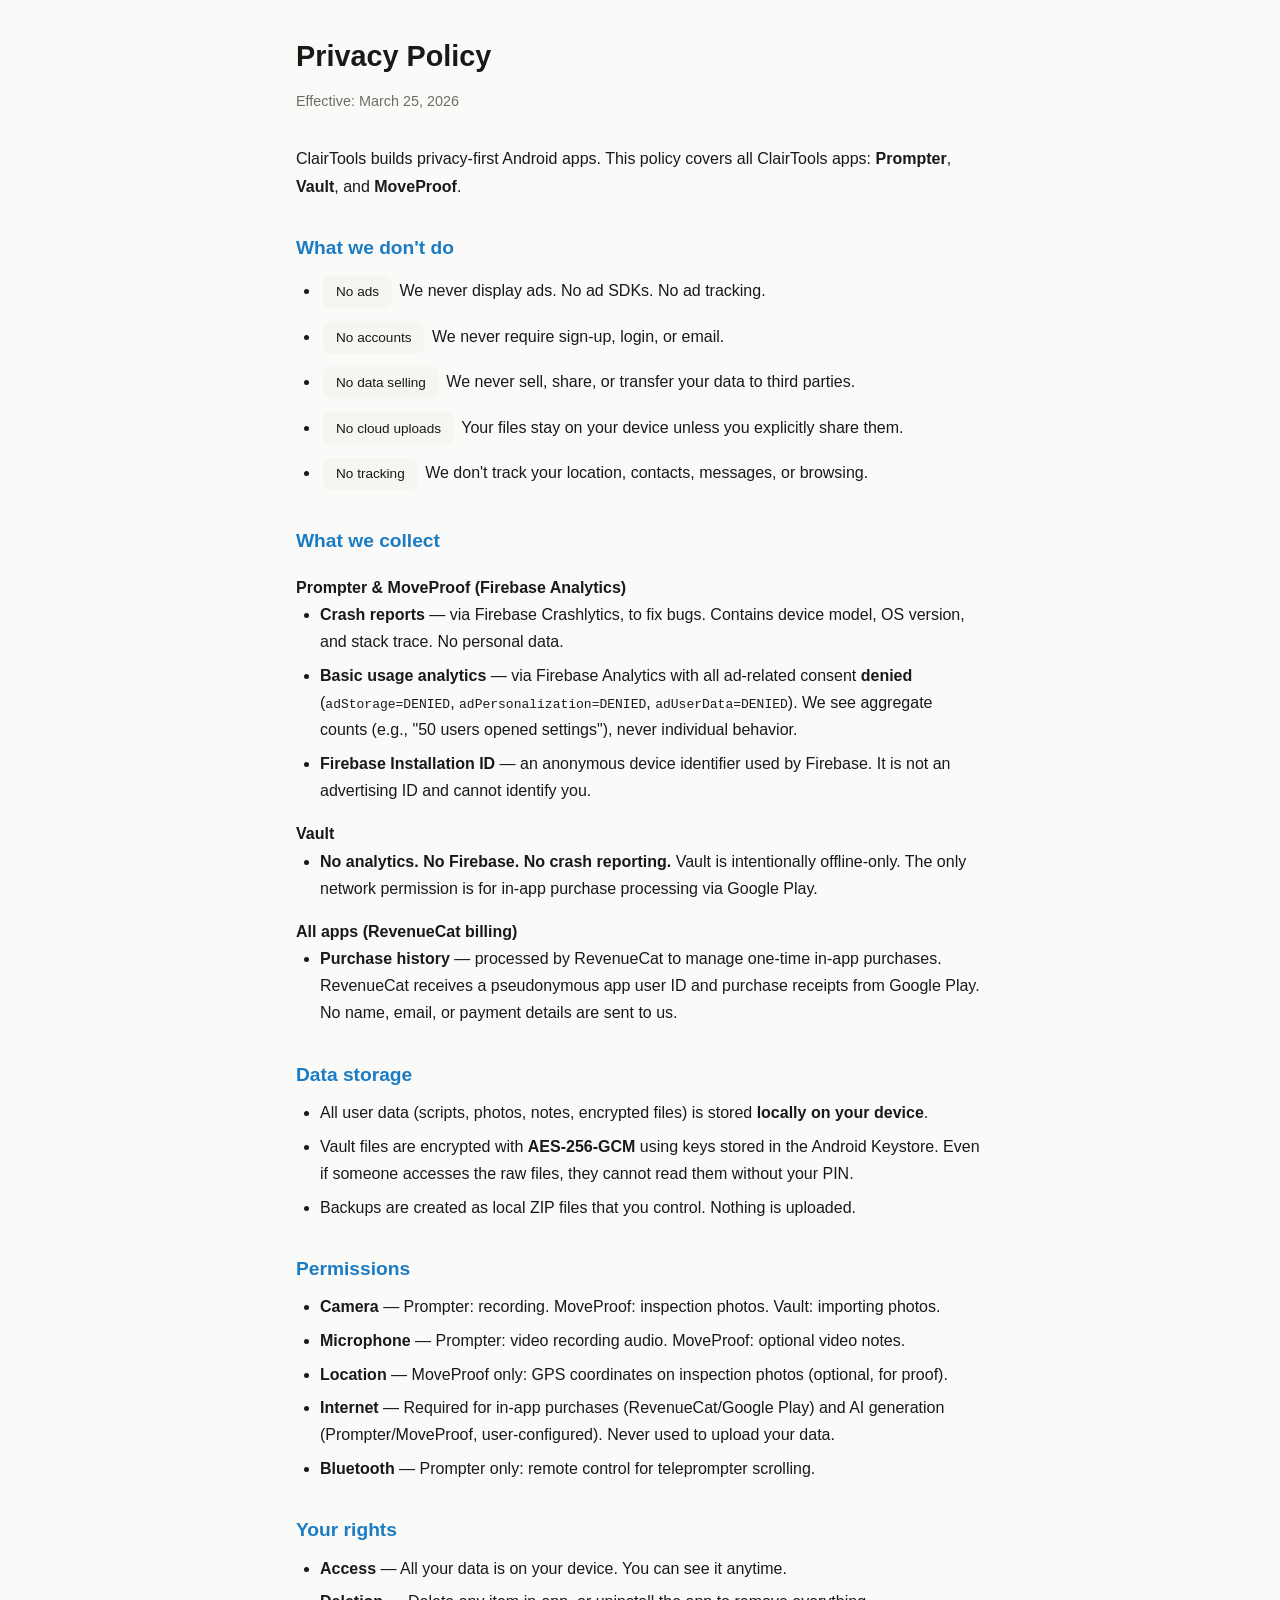
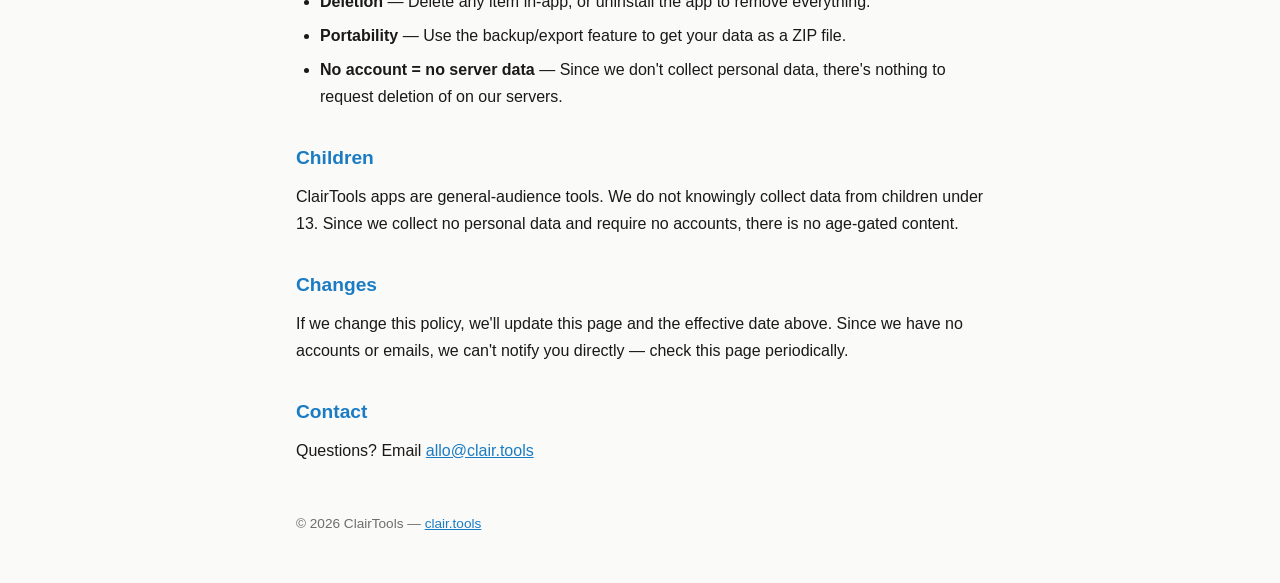
==== privacy/index.html @ e14c7244 "Website rewrite: real screenshots, 4 languages, data transparency - Replace HTML mockups with real a" ====
<!DOCTYPE html>
<html lang="en">
<head>
    <meta charset="UTF-8">
    <meta name="viewport" content="width=device-width, initial-scale=1.0">
    <title>Privacy Policy — ClairTools</title>
    <style>
        :root {
            --primary: #1B7CC4;
            --text: #1A1918;
            --bg: #FAFAF8;
            --muted: #6E6D68;
            --surface: #F6F5F2;
        }
        @media (prefers-color-scheme: dark) {
            :root {
                --text: #EDECE8;
                --bg: #1A1918;
                --muted: #9F9E98;
                --surface: #242320;
            }
        }
        * { margin: 0; padding: 0; box-sizing: border-box; }
        body {
            font-family: -apple-system, BlinkMacSystemFont, 'Segoe UI', Roboto, sans-serif;
            background: var(--bg);
            color: var(--text);
            line-height: 1.7;
            padding: 2rem 1rem;
            max-width: 720px;
            margin: 0 auto;
        }
        h1 { font-size: 1.8rem; margin-bottom: 0.5rem; }
        h2 { font-size: 1.2rem; margin-top: 2rem; margin-bottom: 0.5rem; color: var(--primary); }
        p, ul { margin-bottom: 1rem; }
        ul { padding-left: 1.5rem; }
        li { margin-bottom: 0.4rem; }
        .date { color: var(--muted); font-size: 0.9rem; margin-bottom: 2rem; }
        a { color: var(--primary); }
        .badge { display: inline-block; background: var(--surface); padding: 0.3rem 0.8rem; border-radius: 8px; font-size: 0.85rem; margin: 0.2rem; }
    </style>
</head>
<body>
    <h1>Privacy Policy</h1>
    <p class="date">Effective: March 25, 2026</p>

    <p>ClairTools builds privacy-first Android apps. This policy covers all ClairTools apps: <strong>Prompter</strong>, <strong>Vault</strong>, and <strong>MoveProof</strong>.</p>

    <h2>What we don't do</h2>
    <ul>
        <li><span class="badge">No ads</span> We never display ads. No ad SDKs. No ad tracking.</li>
        <li><span class="badge">No accounts</span> We never require sign-up, login, or email.</li>
        <li><span class="badge">No data selling</span> We never sell, share, or transfer your data to third parties.</li>
        <li><span class="badge">No cloud uploads</span> Your files stay on your device unless you explicitly share them.</li>
        <li><span class="badge">No tracking</span> We don't track your location, contacts, messages, or browsing.</li>
    </ul>

    <h2>What we collect</h2>

    <h3 style="font-size:1rem; margin-top:1rem;">Prompter &amp; MoveProof (Firebase Analytics)</h3>
    <ul>
        <li><strong>Crash reports</strong> — via Firebase Crashlytics, to fix bugs. Contains device model, OS version, and stack trace. No personal data.</li>
        <li><strong>Basic usage analytics</strong> — via Firebase Analytics with all ad-related consent <strong>denied</strong> (<code>adStorage=DENIED</code>, <code>adPersonalization=DENIED</code>, <code>adUserData=DENIED</code>). We see aggregate counts (e.g., "50 users opened settings"), never individual behavior.</li>
        <li><strong>Firebase Installation ID</strong> — an anonymous device identifier used by Firebase. It is not an advertising ID and cannot identify you.</li>
    </ul>

    <h3 style="font-size:1rem; margin-top:1rem;">Vault</h3>
    <ul>
        <li><strong>No analytics. No Firebase. No crash reporting.</strong> Vault is intentionally offline-only. The only network permission is for in-app purchase processing via Google Play.</li>
    </ul>

    <h3 style="font-size:1rem; margin-top:1rem;">All apps (RevenueCat billing)</h3>
    <ul>
        <li><strong>Purchase history</strong> — processed by RevenueCat to manage one-time in-app purchases. RevenueCat receives a pseudonymous app user ID and purchase receipts from Google Play. No name, email, or payment details are sent to us.</li>
    </ul>

    <h2>Data storage</h2>
    <ul>
        <li>All user data (scripts, photos, notes, encrypted files) is stored <strong>locally on your device</strong>.</li>
        <li>Vault files are encrypted with <strong>AES-256-GCM</strong> using keys stored in the Android Keystore. Even if someone accesses the raw files, they cannot read them without your PIN.</li>
        <li>Backups are created as local ZIP files that you control. Nothing is uploaded.</li>
    </ul>

    <h2>Permissions</h2>
    <ul>
        <li><strong>Camera</strong> — Prompter: recording. MoveProof: inspection photos. Vault: importing photos.</li>
        <li><strong>Microphone</strong> — Prompter: video recording audio. MoveProof: optional video notes.</li>
        <li><strong>Location</strong> — MoveProof only: GPS coordinates on inspection photos (optional, for proof).</li>
        <li><strong>Internet</strong> — Required for in-app purchases (RevenueCat/Google Play) and AI generation (Prompter/MoveProof, user-configured). Never used to upload your data.</li>
        <li><strong>Bluetooth</strong> — Prompter only: remote control for teleprompter scrolling.</li>
    </ul>

    <h2>Your rights</h2>
    <ul>
        <li><strong>Access</strong> — All your data is on your device. You can see it anytime.</li>
        <li><strong>Deletion</strong> — Delete any item in-app, or uninstall the app to remove everything.</li>
        <li><strong>Portability</strong> — Use the backup/export feature to get your data as a ZIP file.</li>
        <li><strong>No account = no server data</strong> — Since we don't collect personal data, there's nothing to request deletion of on our servers.</li>
    </ul>

    <h2>Children</h2>
    <p>ClairTools apps are general-audience tools. We do not knowingly collect data from children under 13. Since we collect no personal data and require no accounts, there is no age-gated content.</p>

    <h2>Changes</h2>
    <p>If we change this policy, we'll update this page and the effective date above. Since we have no accounts or emails, we can't notify you directly — check this page periodically.</p>

    <h2>Contact</h2>
    <p>Questions? Email <a href="mailto:allo@clair.tools">allo@clair.tools</a></p>

    <p style="margin-top:3rem; color:var(--muted); font-size:0.85rem;">
        &copy; 2026 ClairTools &mdash; <a href="https://clair.tools">clair.tools</a>
    </p>
</body>
</html>
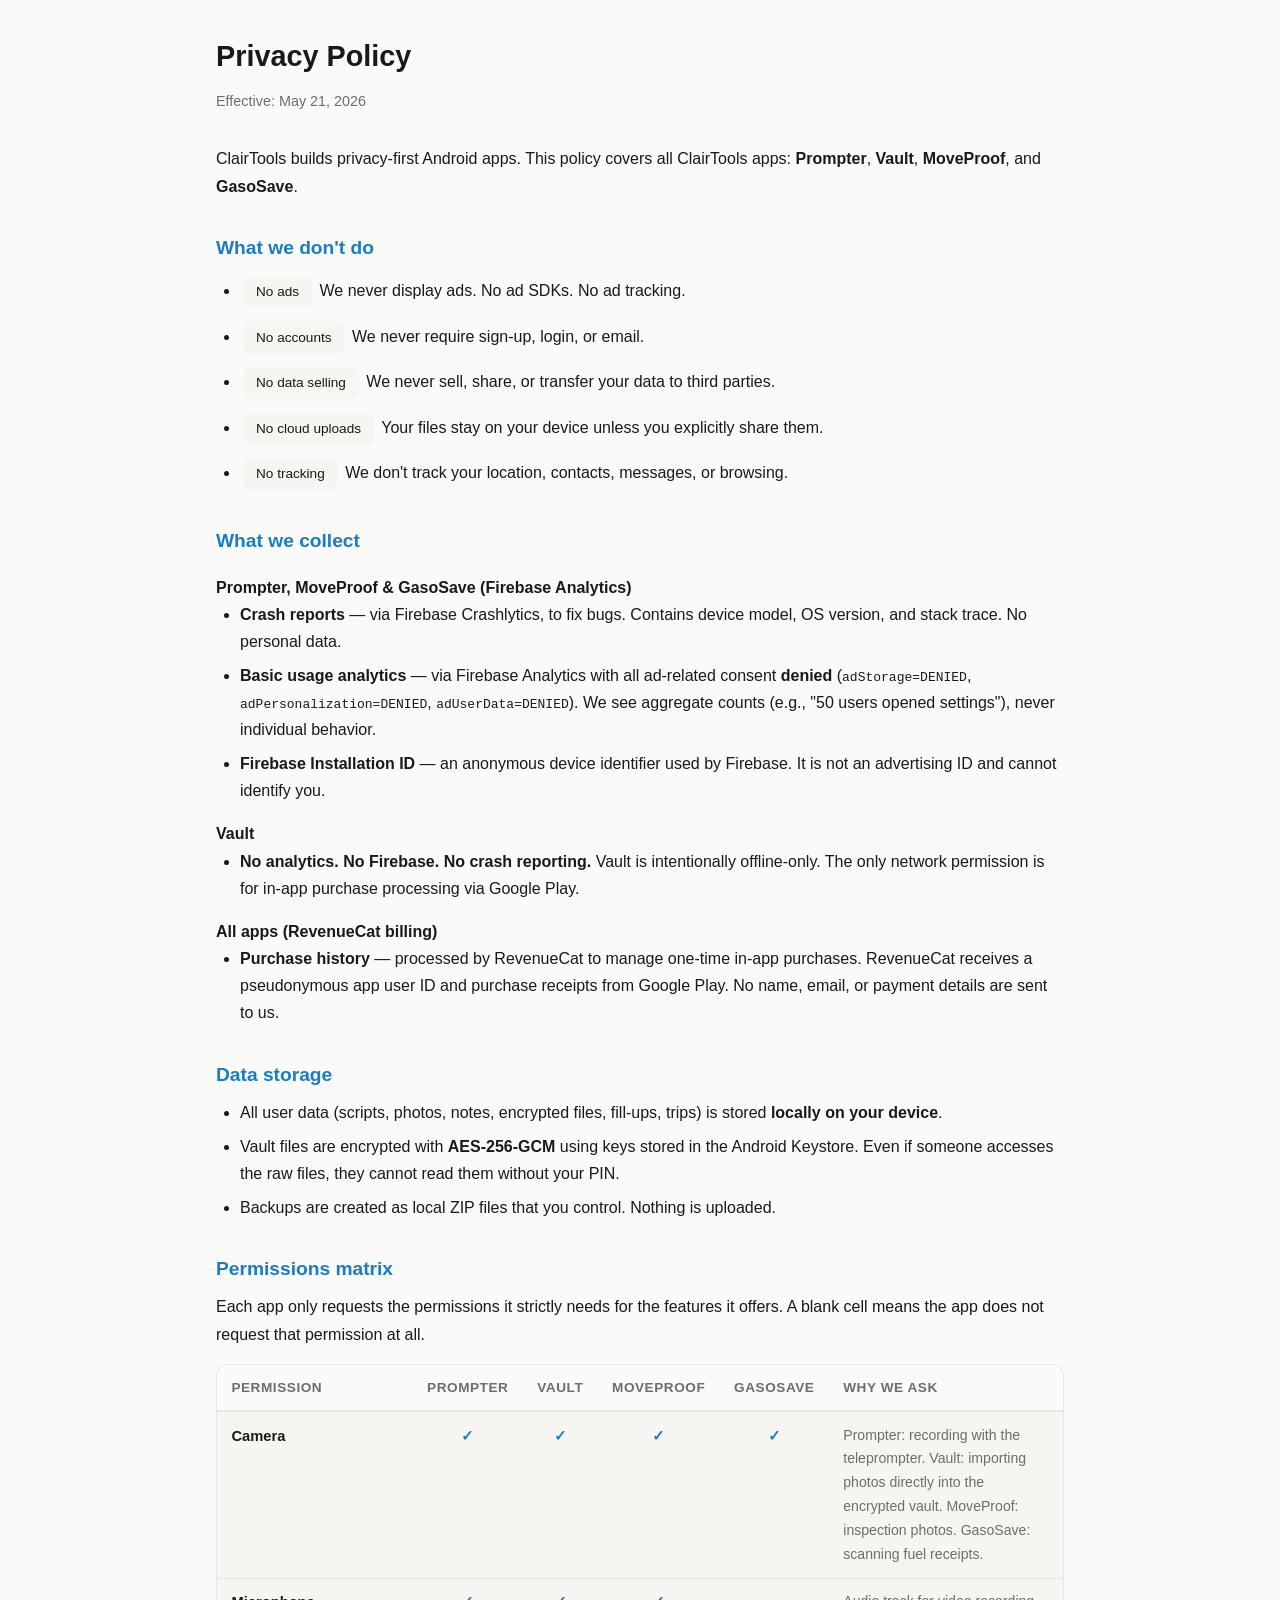
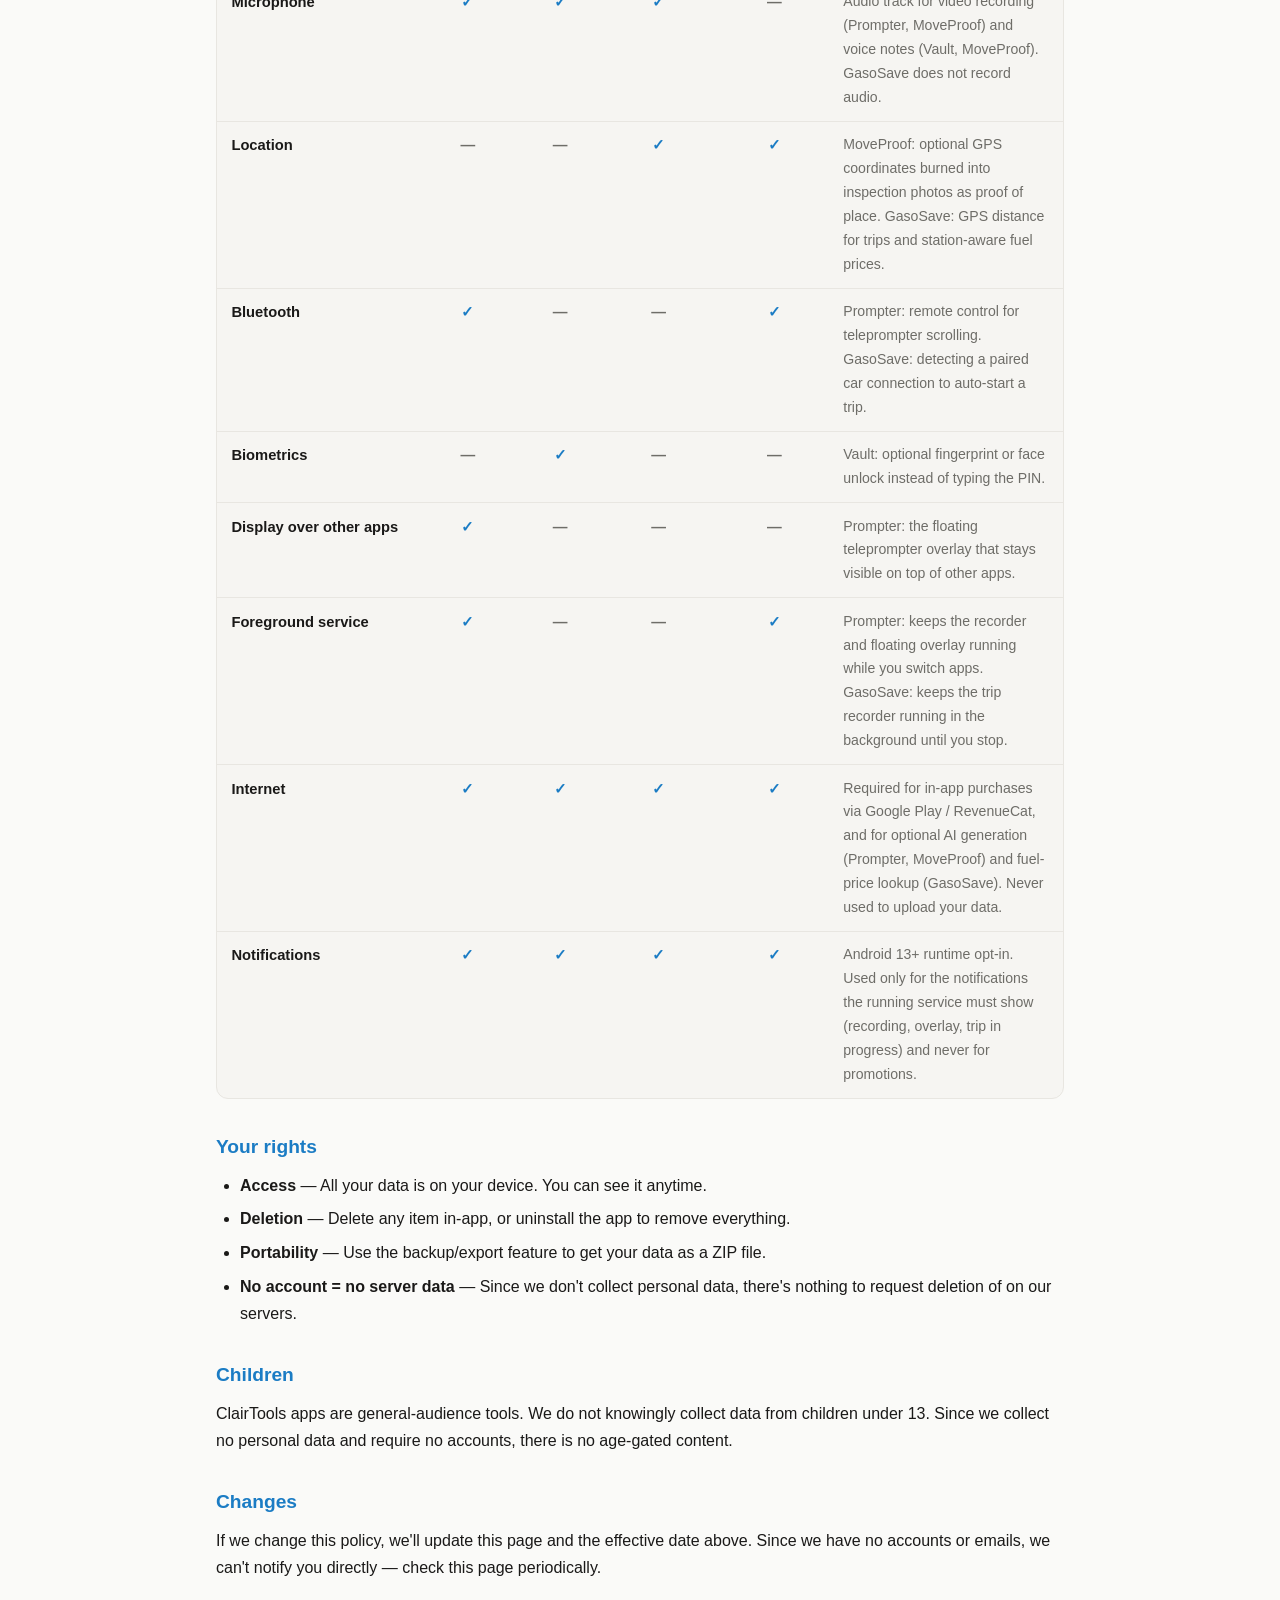
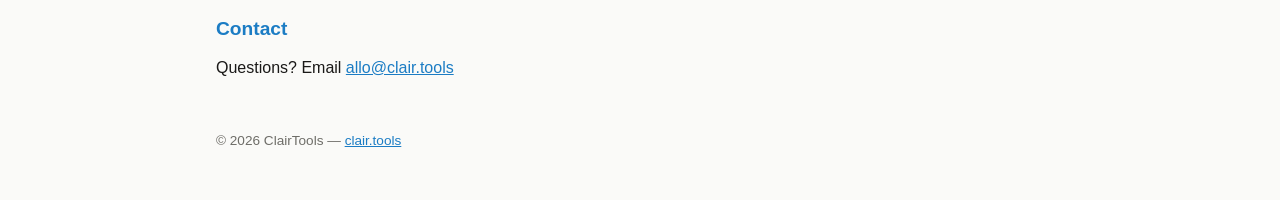
==== commit d103f918: "gasosave implement" ====
--- a/privacy/index.html
+++ b/privacy/index.html
@@ -11,6 +11,7 @@
             --bg: #FAFAF8;
             --muted: #6E6D68;
             --surface: #F6F5F2;
+            --border: #E8E6E1;
         }
         @media (prefers-color-scheme: dark) {
             :root {
@@ -18,6 +19,7 @@
                 --bg: #1A1918;
                 --muted: #9F9E98;
                 --surface: #242320;
+                --border: #333230;
             }
         }
         * { margin: 0; padding: 0; box-sizing: border-box; }
@@ -27,24 +29,66 @@
             color: var(--text);
             line-height: 1.7;
             padding: 2rem 1rem;
-            max-width: 720px;
+            max-width: 880px;
             margin: 0 auto;
         }
         h1 { font-size: 1.8rem; margin-bottom: 0.5rem; }
         h2 { font-size: 1.2rem; margin-top: 2rem; margin-bottom: 0.5rem; color: var(--primary); }
+        h3 { font-size: 1rem; margin-top: 1rem; }
         p, ul { margin-bottom: 1rem; }
         ul { padding-left: 1.5rem; }
         li { margin-bottom: 0.4rem; }
         .date { color: var(--muted); font-size: 0.9rem; margin-bottom: 2rem; }
         a { color: var(--primary); }
         .badge { display: inline-block; background: var(--surface); padding: 0.3rem 0.8rem; border-radius: 8px; font-size: 0.85rem; margin: 0.2rem; }
+
+        /* —— Permission matrix ——————————————————————————————————— */
+        .matrix-wrap {
+            margin: 1rem 0 1.5rem;
+            border: 1px solid var(--border);
+            border-radius: 12px;
+            overflow-x: auto;
+            background: var(--surface);
+        }
+        table.matrix {
+            width: 100%;
+            border-collapse: collapse;
+            font-size: 0.92rem;
+            min-width: 640px;
+        }
+        table.matrix th,
+        table.matrix td {
+            padding: 0.7rem 0.9rem;
+            text-align: left;
+            border-bottom: 1px solid var(--border);
+            vertical-align: top;
+        }
+        table.matrix thead th {
+            font-weight: 600;
+            font-size: 0.85rem;
+            color: var(--muted);
+            text-transform: uppercase;
+            letter-spacing: 0.04em;
+            background: var(--bg);
+            border-bottom: 2px solid var(--border);
+        }
+        table.matrix tbody tr:last-child td { border-bottom: none; }
+        table.matrix td.app { text-align: center; font-weight: 600; color: var(--muted); width: 1%; white-space: nowrap; }
+        table.matrix td.app.yes { color: var(--primary); }
+        table.matrix td.perm { font-weight: 600; white-space: nowrap; }
+        table.matrix td.why { color: var(--muted); font-size: 0.88rem; }
+        table.matrix th.app { text-align: center; }
+        @media (max-width: 720px) {
+            table.matrix { font-size: 0.85rem; }
+            table.matrix th, table.matrix td { padding: 0.55rem 0.6rem; }
+        }
     </style>
 </head>
 <body>
     <h1>Privacy Policy</h1>
-    <p class="date">Effective: March 25, 2026</p>
-
-    <p>ClairTools builds privacy-first Android apps. This policy covers all ClairTools apps: <strong>Prompter</strong>, <strong>Vault</strong>, and <strong>MoveProof</strong>.</p>
+    <p class="date">Effective: May 21, 2026</p>
+
+    <p>ClairTools builds privacy-first Android apps. This policy covers all ClairTools apps: <strong>Prompter</strong>, <strong>Vault</strong>, <strong>MoveProof</strong>, and <strong>GasoSave</strong>.</p>
 
     <h2>What we don't do</h2>
     <ul>
@@ -57,38 +101,121 @@
 
     <h2>What we collect</h2>
 
-    <h3 style="font-size:1rem; margin-top:1rem;">Prompter &amp; MoveProof (Firebase Analytics)</h3>
+    <h3>Prompter, MoveProof &amp; GasoSave (Firebase Analytics)</h3>
     <ul>
         <li><strong>Crash reports</strong> — via Firebase Crashlytics, to fix bugs. Contains device model, OS version, and stack trace. No personal data.</li>
         <li><strong>Basic usage analytics</strong> — via Firebase Analytics with all ad-related consent <strong>denied</strong> (<code>adStorage=DENIED</code>, <code>adPersonalization=DENIED</code>, <code>adUserData=DENIED</code>). We see aggregate counts (e.g., "50 users opened settings"), never individual behavior.</li>
         <li><strong>Firebase Installation ID</strong> — an anonymous device identifier used by Firebase. It is not an advertising ID and cannot identify you.</li>
     </ul>
 
-    <h3 style="font-size:1rem; margin-top:1rem;">Vault</h3>
+    <h3>Vault</h3>
     <ul>
         <li><strong>No analytics. No Firebase. No crash reporting.</strong> Vault is intentionally offline-only. The only network permission is for in-app purchase processing via Google Play.</li>
     </ul>
 
-    <h3 style="font-size:1rem; margin-top:1rem;">All apps (RevenueCat billing)</h3>
+    <h3>All apps (RevenueCat billing)</h3>
     <ul>
         <li><strong>Purchase history</strong> — processed by RevenueCat to manage one-time in-app purchases. RevenueCat receives a pseudonymous app user ID and purchase receipts from Google Play. No name, email, or payment details are sent to us.</li>
     </ul>
 
     <h2>Data storage</h2>
     <ul>
-        <li>All user data (scripts, photos, notes, encrypted files) is stored <strong>locally on your device</strong>.</li>
+        <li>All user data (scripts, photos, notes, encrypted files, fill-ups, trips) is stored <strong>locally on your device</strong>.</li>
         <li>Vault files are encrypted with <strong>AES-256-GCM</strong> using keys stored in the Android Keystore. Even if someone accesses the raw files, they cannot read them without your PIN.</li>
         <li>Backups are created as local ZIP files that you control. Nothing is uploaded.</li>
     </ul>
 
-    <h2>Permissions</h2>
-    <ul>
-        <li><strong>Camera</strong> — Prompter: recording. MoveProof: inspection photos. Vault: importing photos.</li>
-        <li><strong>Microphone</strong> — Prompter: video recording audio. MoveProof: optional video notes.</li>
-        <li><strong>Location</strong> — MoveProof only: GPS coordinates on inspection photos (optional, for proof).</li>
-        <li><strong>Internet</strong> — Required for in-app purchases (RevenueCat/Google Play) and AI generation (Prompter/MoveProof, user-configured). Never used to upload your data.</li>
-        <li><strong>Bluetooth</strong> — Prompter only: remote control for teleprompter scrolling.</li>
-    </ul>
+    <h2>Permissions matrix</h2>
+    <p>Each app only requests the permissions it strictly needs for the features it offers. A blank cell means the app does not request that permission at all.</p>
+
+    <div class="matrix-wrap">
+        <table class="matrix">
+            <thead>
+                <tr>
+                    <th>Permission</th>
+                    <th class="app">Prompter</th>
+                    <th class="app">Vault</th>
+                    <th class="app">MoveProof</th>
+                    <th class="app">GasoSave</th>
+                    <th>Why we ask</th>
+                </tr>
+            </thead>
+            <tbody>
+                <tr>
+                    <td class="perm">Camera</td>
+                    <td class="app yes">✓</td>
+                    <td class="app yes">✓</td>
+                    <td class="app yes">✓</td>
+                    <td class="app yes">✓</td>
+                    <td class="why">Prompter: recording with the teleprompter. Vault: importing photos directly into the encrypted vault. MoveProof: inspection photos. GasoSave: scanning fuel receipts.</td>
+                </tr>
+                <tr>
+                    <td class="perm">Microphone</td>
+                    <td class="app yes">✓</td>
+                    <td class="app yes">✓</td>
+                    <td class="app yes">✓</td>
+                    <td class="app">—</td>
+                    <td class="why">Audio track for video recording (Prompter, MoveProof) and voice notes (Vault, MoveProof). GasoSave does not record audio.</td>
+                </tr>
+                <tr>
+                    <td class="perm">Location</td>
+                    <td class="app">—</td>
+                    <td class="app">—</td>
+                    <td class="app yes">✓</td>
+                    <td class="app yes">✓</td>
+                    <td class="why">MoveProof: optional GPS coordinates burned into inspection photos as proof of place. GasoSave: GPS distance for trips and station-aware fuel prices.</td>
+                </tr>
+                <tr>
+                    <td class="perm">Bluetooth</td>
+                    <td class="app yes">✓</td>
+                    <td class="app">—</td>
+                    <td class="app">—</td>
+                    <td class="app yes">✓</td>
+                    <td class="why">Prompter: remote control for teleprompter scrolling. GasoSave: detecting a paired car connection to auto-start a trip.</td>
+                </tr>
+                <tr>
+                    <td class="perm">Biometrics</td>
+                    <td class="app">—</td>
+                    <td class="app yes">✓</td>
+                    <td class="app">—</td>
+                    <td class="app">—</td>
+                    <td class="why">Vault: optional fingerprint or face unlock instead of typing the PIN.</td>
+                </tr>
+                <tr>
+                    <td class="perm">Display over other apps</td>
+                    <td class="app yes">✓</td>
+                    <td class="app">—</td>
+                    <td class="app">—</td>
+                    <td class="app">—</td>
+                    <td class="why">Prompter: the floating teleprompter overlay that stays visible on top of other apps.</td>
+                </tr>
+                <tr>
+                    <td class="perm">Foreground service</td>
+                    <td class="app yes">✓</td>
+                    <td class="app">—</td>
+                    <td class="app">—</td>
+                    <td class="app yes">✓</td>
+                    <td class="why">Prompter: keeps the recorder and floating overlay running while you switch apps. GasoSave: keeps the trip recorder running in the background until you stop.</td>
+                </tr>
+                <tr>
+                    <td class="perm">Internet</td>
+                    <td class="app yes">✓</td>
+                    <td class="app yes">✓</td>
+                    <td class="app yes">✓</td>
+                    <td class="app yes">✓</td>
+                    <td class="why">Required for in-app purchases via Google Play / RevenueCat, and for optional AI generation (Prompter, MoveProof) and fuel-price lookup (GasoSave). Never used to upload your data.</td>
+                </tr>
+                <tr>
+                    <td class="perm">Notifications</td>
+                    <td class="app yes">✓</td>
+                    <td class="app yes">✓</td>
+                    <td class="app yes">✓</td>
+                    <td class="app yes">✓</td>
+                    <td class="why">Android 13+ runtime opt-in. Used only for the notifications the running service must show (recording, overlay, trip in progress) and never for promotions.</td>
+                </tr>
+            </tbody>
+        </table>
+    </div>
 
     <h2>Your rights</h2>
     <ul>
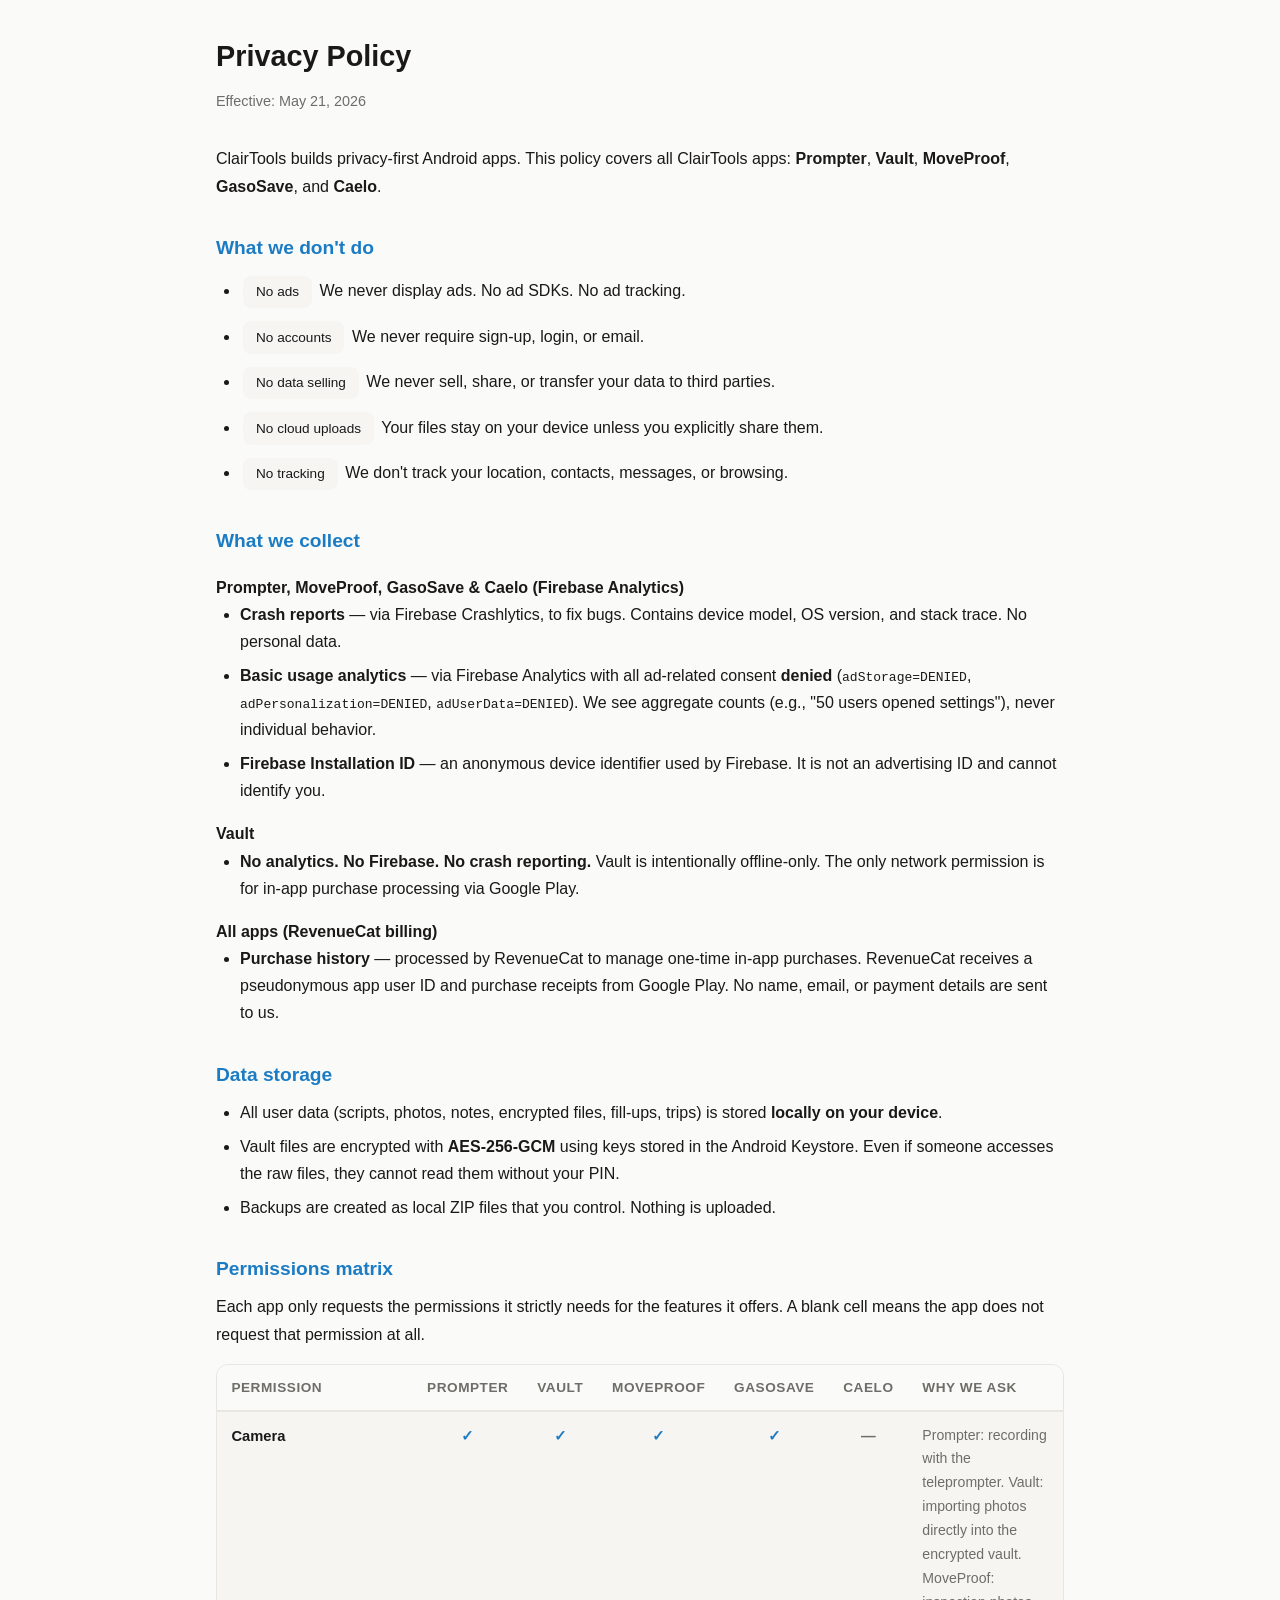
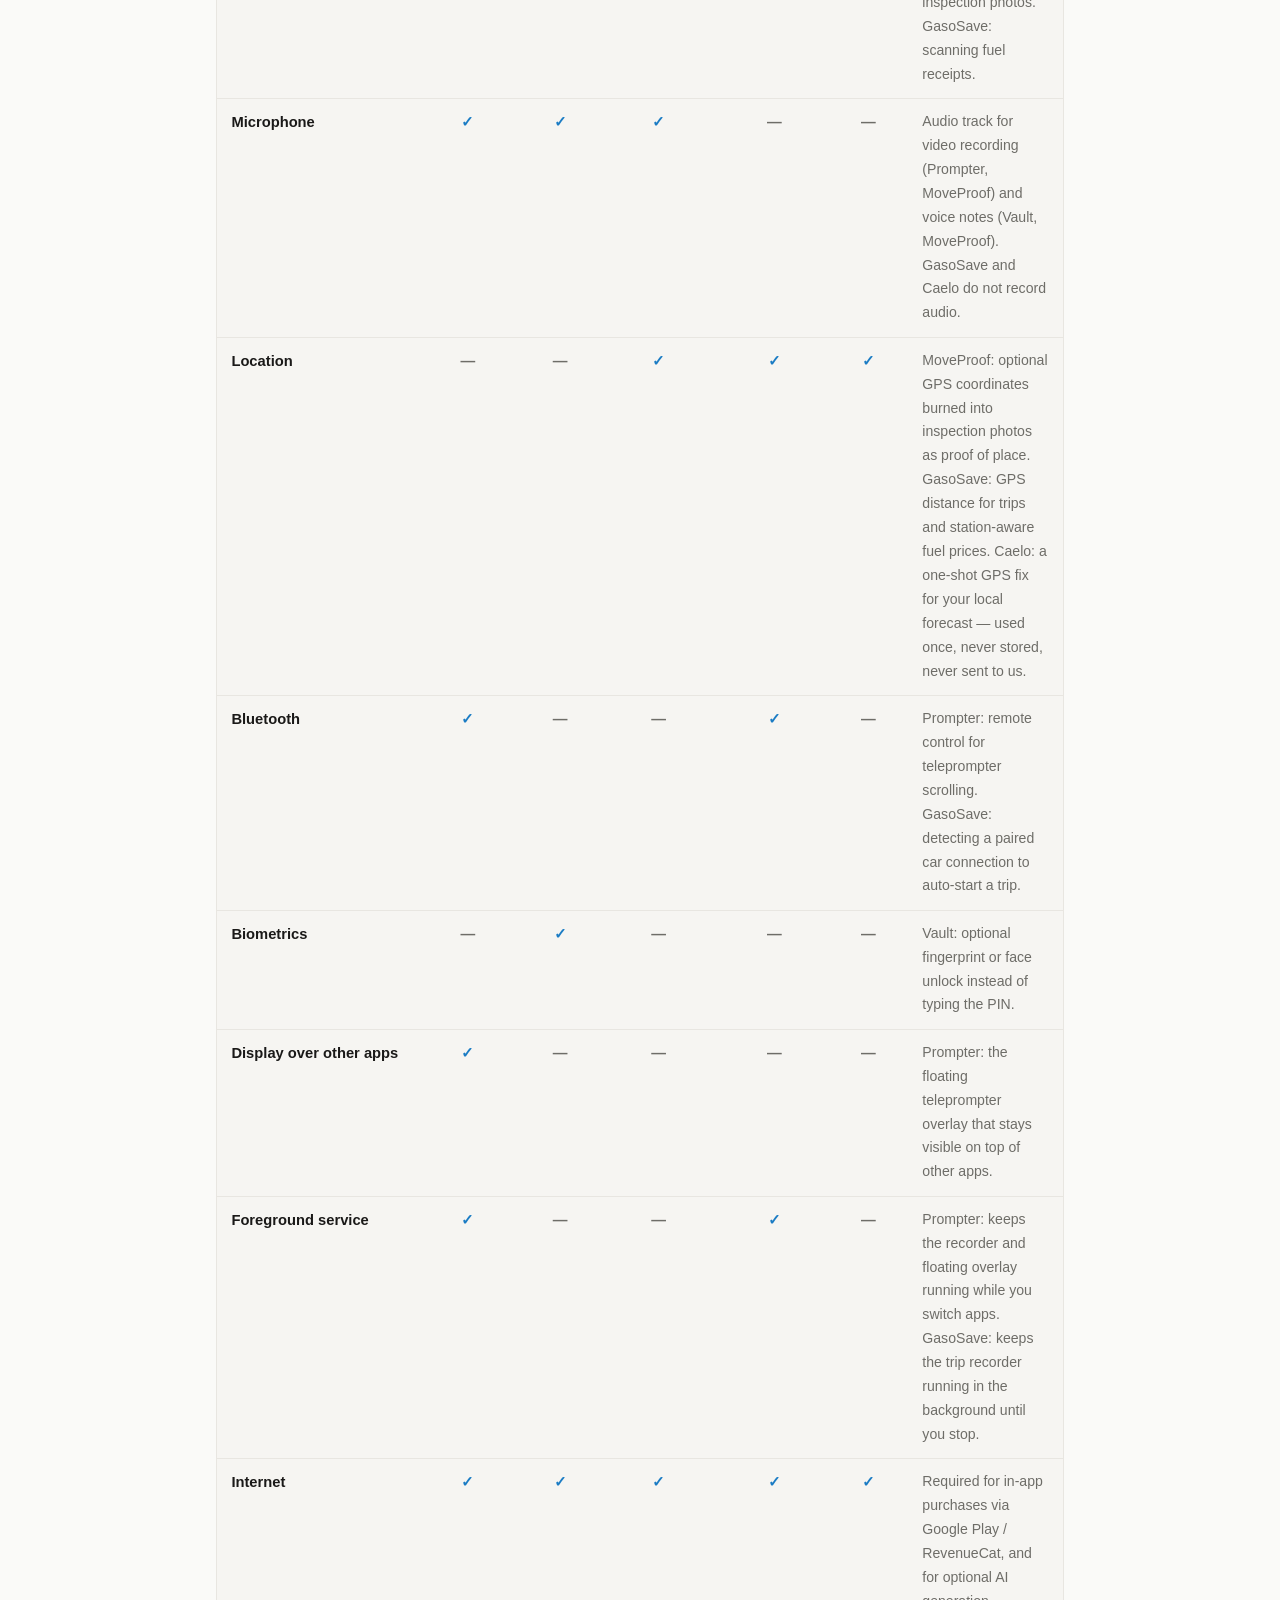
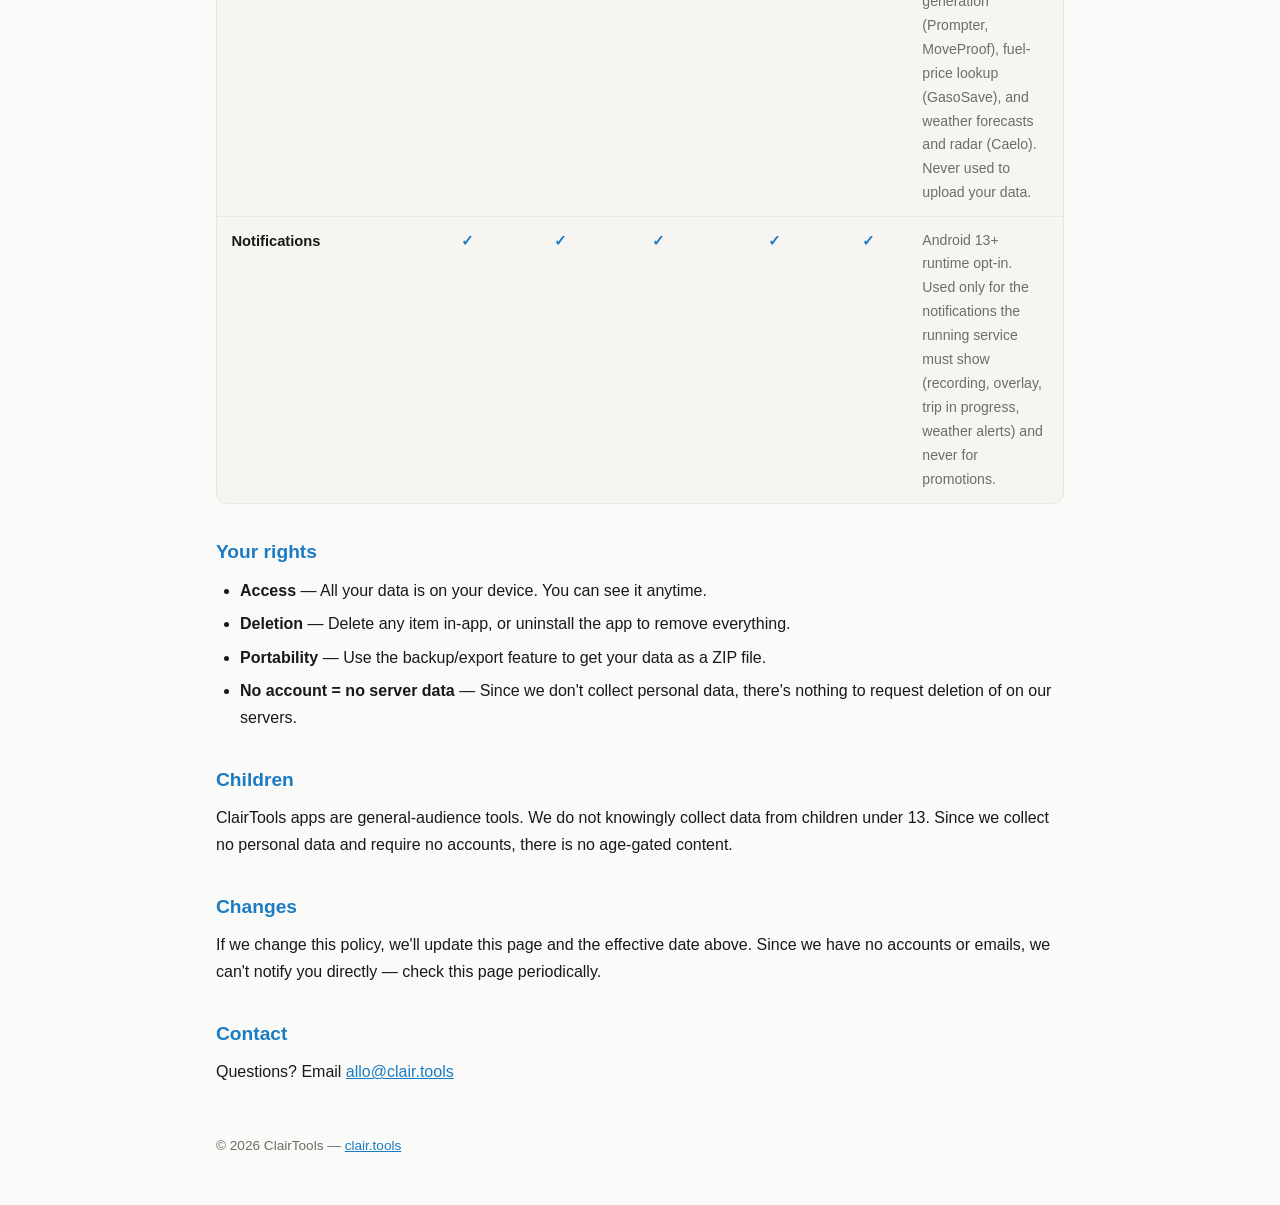
==== commit 22af9f58: "privacy policy update" ====
--- a/privacy/index.html
+++ b/privacy/index.html
@@ -88,7 +88,7 @@
     <h1>Privacy Policy</h1>
     <p class="date">Effective: May 21, 2026</p>
 
-    <p>ClairTools builds privacy-first Android apps. This policy covers all ClairTools apps: <strong>Prompter</strong>, <strong>Vault</strong>, <strong>MoveProof</strong>, and <strong>GasoSave</strong>.</p>
+    <p>ClairTools builds privacy-first Android apps. This policy covers all ClairTools apps: <strong>Prompter</strong>, <strong>Vault</strong>, <strong>MoveProof</strong>, <strong>GasoSave</strong>, and <strong>Caelo</strong>.</p>
 
     <h2>What we don't do</h2>
     <ul>
@@ -101,7 +101,7 @@
 
     <h2>What we collect</h2>
 
-    <h3>Prompter, MoveProof &amp; GasoSave (Firebase Analytics)</h3>
+    <h3>Prompter, MoveProof, GasoSave &amp; Caelo (Firebase Analytics)</h3>
     <ul>
         <li><strong>Crash reports</strong> — via Firebase Crashlytics, to fix bugs. Contains device model, OS version, and stack trace. No personal data.</li>
         <li><strong>Basic usage analytics</strong> — via Firebase Analytics with all ad-related consent <strong>denied</strong> (<code>adStorage=DENIED</code>, <code>adPersonalization=DENIED</code>, <code>adUserData=DENIED</code>). We see aggregate counts (e.g., "50 users opened settings"), never individual behavior.</li>
@@ -137,6 +137,7 @@
                     <th class="app">Vault</th>
                     <th class="app">MoveProof</th>
                     <th class="app">GasoSave</th>
+                    <th class="app">Caelo</th>
                     <th>Why we ask</th>
                 </tr>
             </thead>
@@ -147,6 +148,7 @@
                     <td class="app yes">✓</td>
                     <td class="app yes">✓</td>
                     <td class="app yes">✓</td>
+                    <td class="app">—</td>
                     <td class="why">Prompter: recording with the teleprompter. Vault: importing photos directly into the encrypted vault. MoveProof: inspection photos. GasoSave: scanning fuel receipts.</td>
                 </tr>
                 <tr>
@@ -155,7 +157,8 @@
                     <td class="app yes">✓</td>
                     <td class="app yes">✓</td>
                     <td class="app">—</td>
-                    <td class="why">Audio track for video recording (Prompter, MoveProof) and voice notes (Vault, MoveProof). GasoSave does not record audio.</td>
+                    <td class="app">—</td>
+                    <td class="why">Audio track for video recording (Prompter, MoveProof) and voice notes (Vault, MoveProof). GasoSave and Caelo do not record audio.</td>
                 </tr>
                 <tr>
                     <td class="perm">Location</td>
@@ -163,7 +166,8 @@
                     <td class="app">—</td>
                     <td class="app yes">✓</td>
                     <td class="app yes">✓</td>
-                    <td class="why">MoveProof: optional GPS coordinates burned into inspection photos as proof of place. GasoSave: GPS distance for trips and station-aware fuel prices.</td>
+                    <td class="app yes">✓</td>
+                    <td class="why">MoveProof: optional GPS coordinates burned into inspection photos as proof of place. GasoSave: GPS distance for trips and station-aware fuel prices. Caelo: a one-shot GPS fix for your local forecast — used once, never stored, never sent to us.</td>
                 </tr>
                 <tr>
                     <td class="perm">Bluetooth</td>
@@ -171,6 +175,7 @@
                     <td class="app">—</td>
                     <td class="app">—</td>
                     <td class="app yes">✓</td>
+                    <td class="app">—</td>
                     <td class="why">Prompter: remote control for teleprompter scrolling. GasoSave: detecting a paired car connection to auto-start a trip.</td>
                 </tr>
                 <tr>
@@ -179,6 +184,7 @@
                     <td class="app yes">✓</td>
                     <td class="app">—</td>
                     <td class="app">—</td>
+                    <td class="app">—</td>
                     <td class="why">Vault: optional fingerprint or face unlock instead of typing the PIN.</td>
                 </tr>
                 <tr>
@@ -187,6 +193,7 @@
                     <td class="app">—</td>
                     <td class="app">—</td>
                     <td class="app">—</td>
+                    <td class="app">—</td>
                     <td class="why">Prompter: the floating teleprompter overlay that stays visible on top of other apps.</td>
                 </tr>
                 <tr>
@@ -195,6 +202,7 @@
                     <td class="app">—</td>
                     <td class="app">—</td>
                     <td class="app yes">✓</td>
+                    <td class="app">—</td>
                     <td class="why">Prompter: keeps the recorder and floating overlay running while you switch apps. GasoSave: keeps the trip recorder running in the background until you stop.</td>
                 </tr>
                 <tr>
@@ -203,7 +211,8 @@
                     <td class="app yes">✓</td>
                     <td class="app yes">✓</td>
                     <td class="app yes">✓</td>
-                    <td class="why">Required for in-app purchases via Google Play / RevenueCat, and for optional AI generation (Prompter, MoveProof) and fuel-price lookup (GasoSave). Never used to upload your data.</td>
+                    <td class="app yes">✓</td>
+                    <td class="why">Required for in-app purchases via Google Play / RevenueCat, and for optional AI generation (Prompter, MoveProof), fuel-price lookup (GasoSave), and weather forecasts and radar (Caelo). Never used to upload your data.</td>
                 </tr>
                 <tr>
                     <td class="perm">Notifications</td>
@@ -211,7 +220,8 @@
                     <td class="app yes">✓</td>
                     <td class="app yes">✓</td>
                     <td class="app yes">✓</td>
-                    <td class="why">Android 13+ runtime opt-in. Used only for the notifications the running service must show (recording, overlay, trip in progress) and never for promotions.</td>
+                    <td class="app yes">✓</td>
+                    <td class="why">Android 13+ runtime opt-in. Used only for the notifications the running service must show (recording, overlay, trip in progress, weather alerts) and never for promotions.</td>
                 </tr>
             </tbody>
         </table>
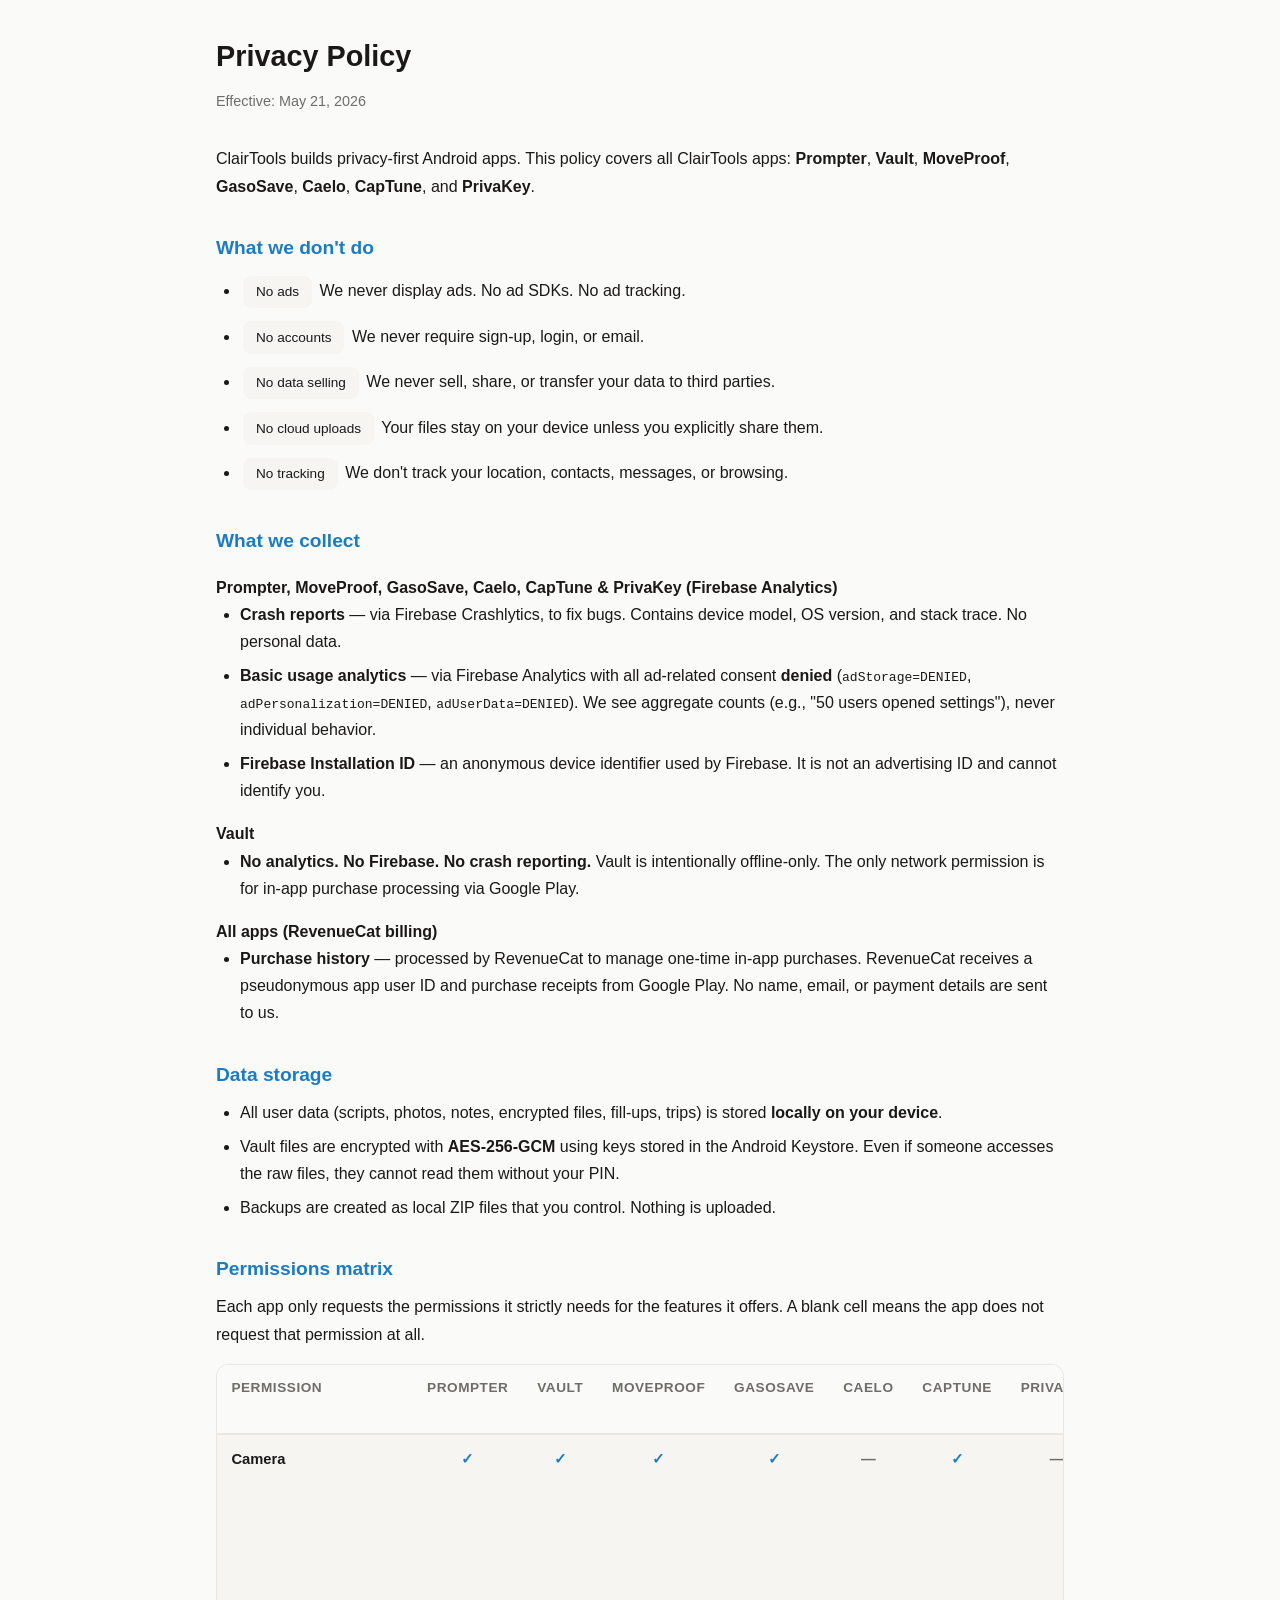
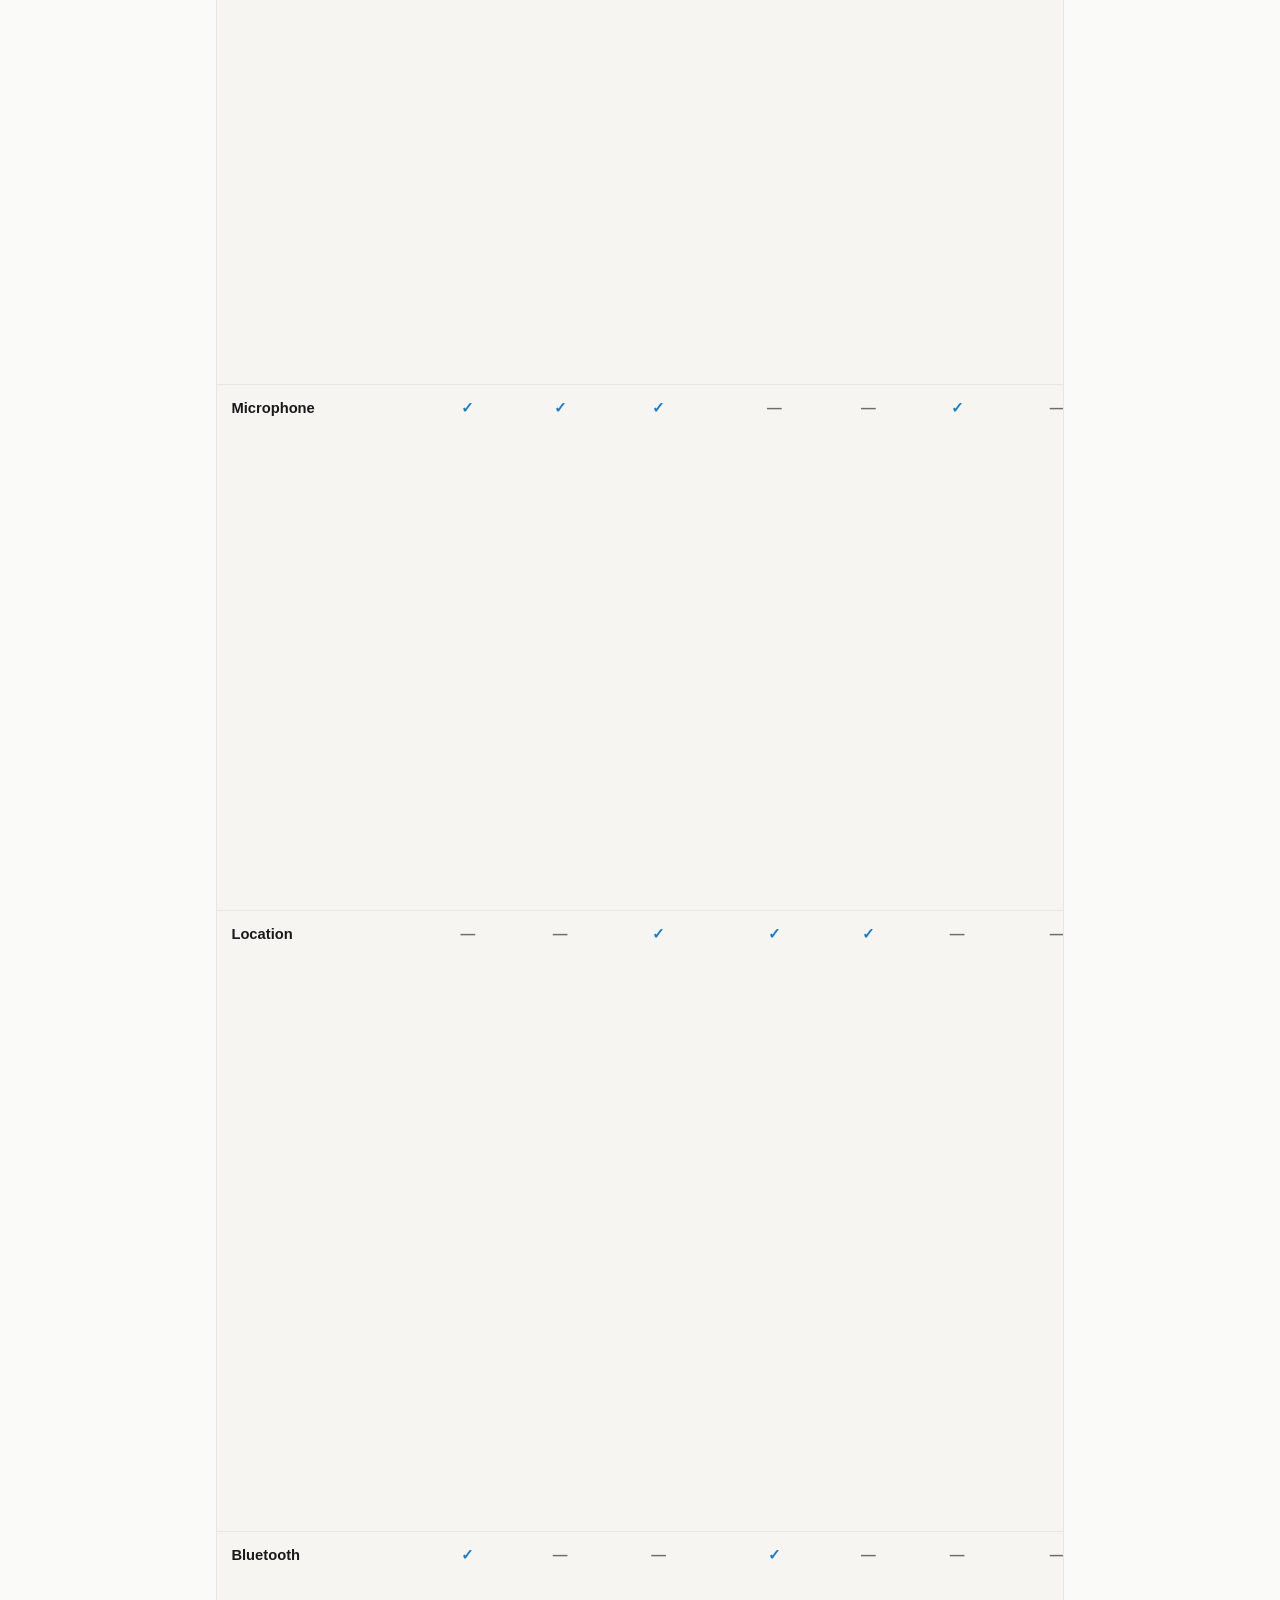
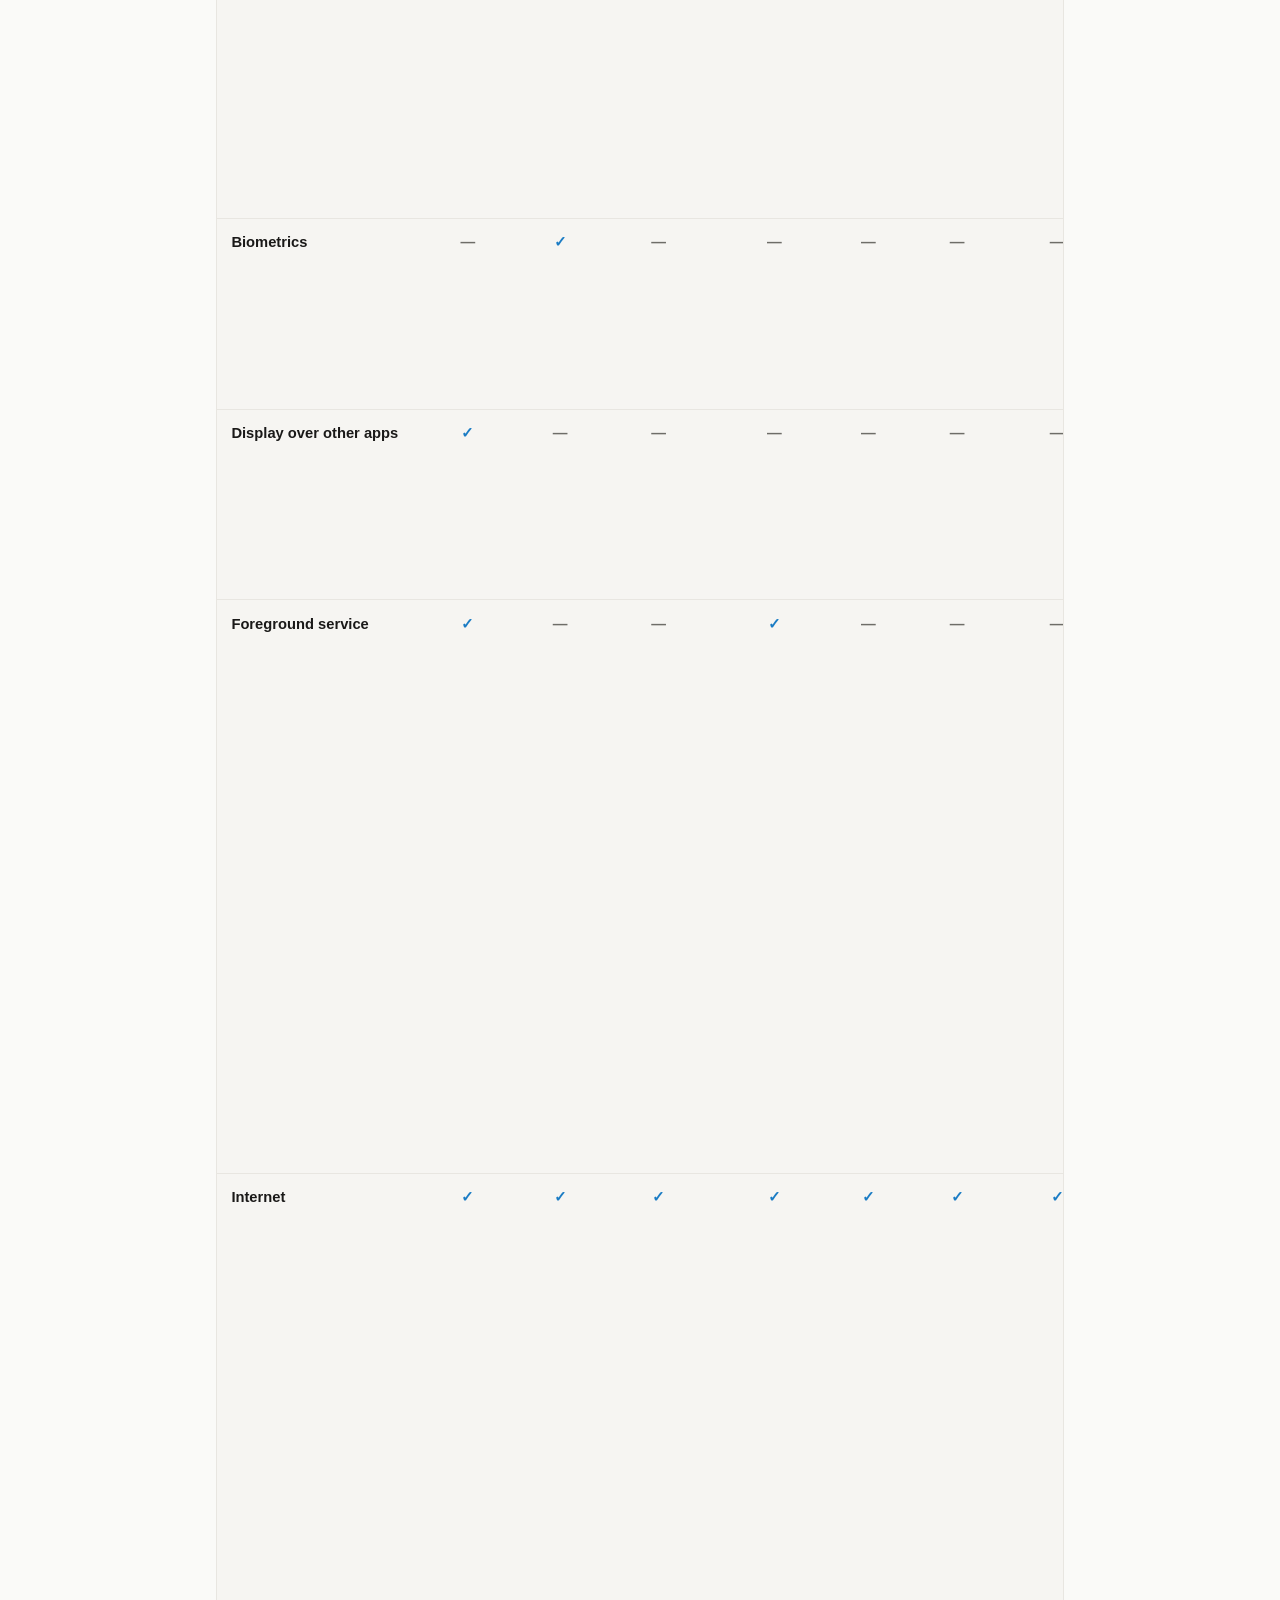
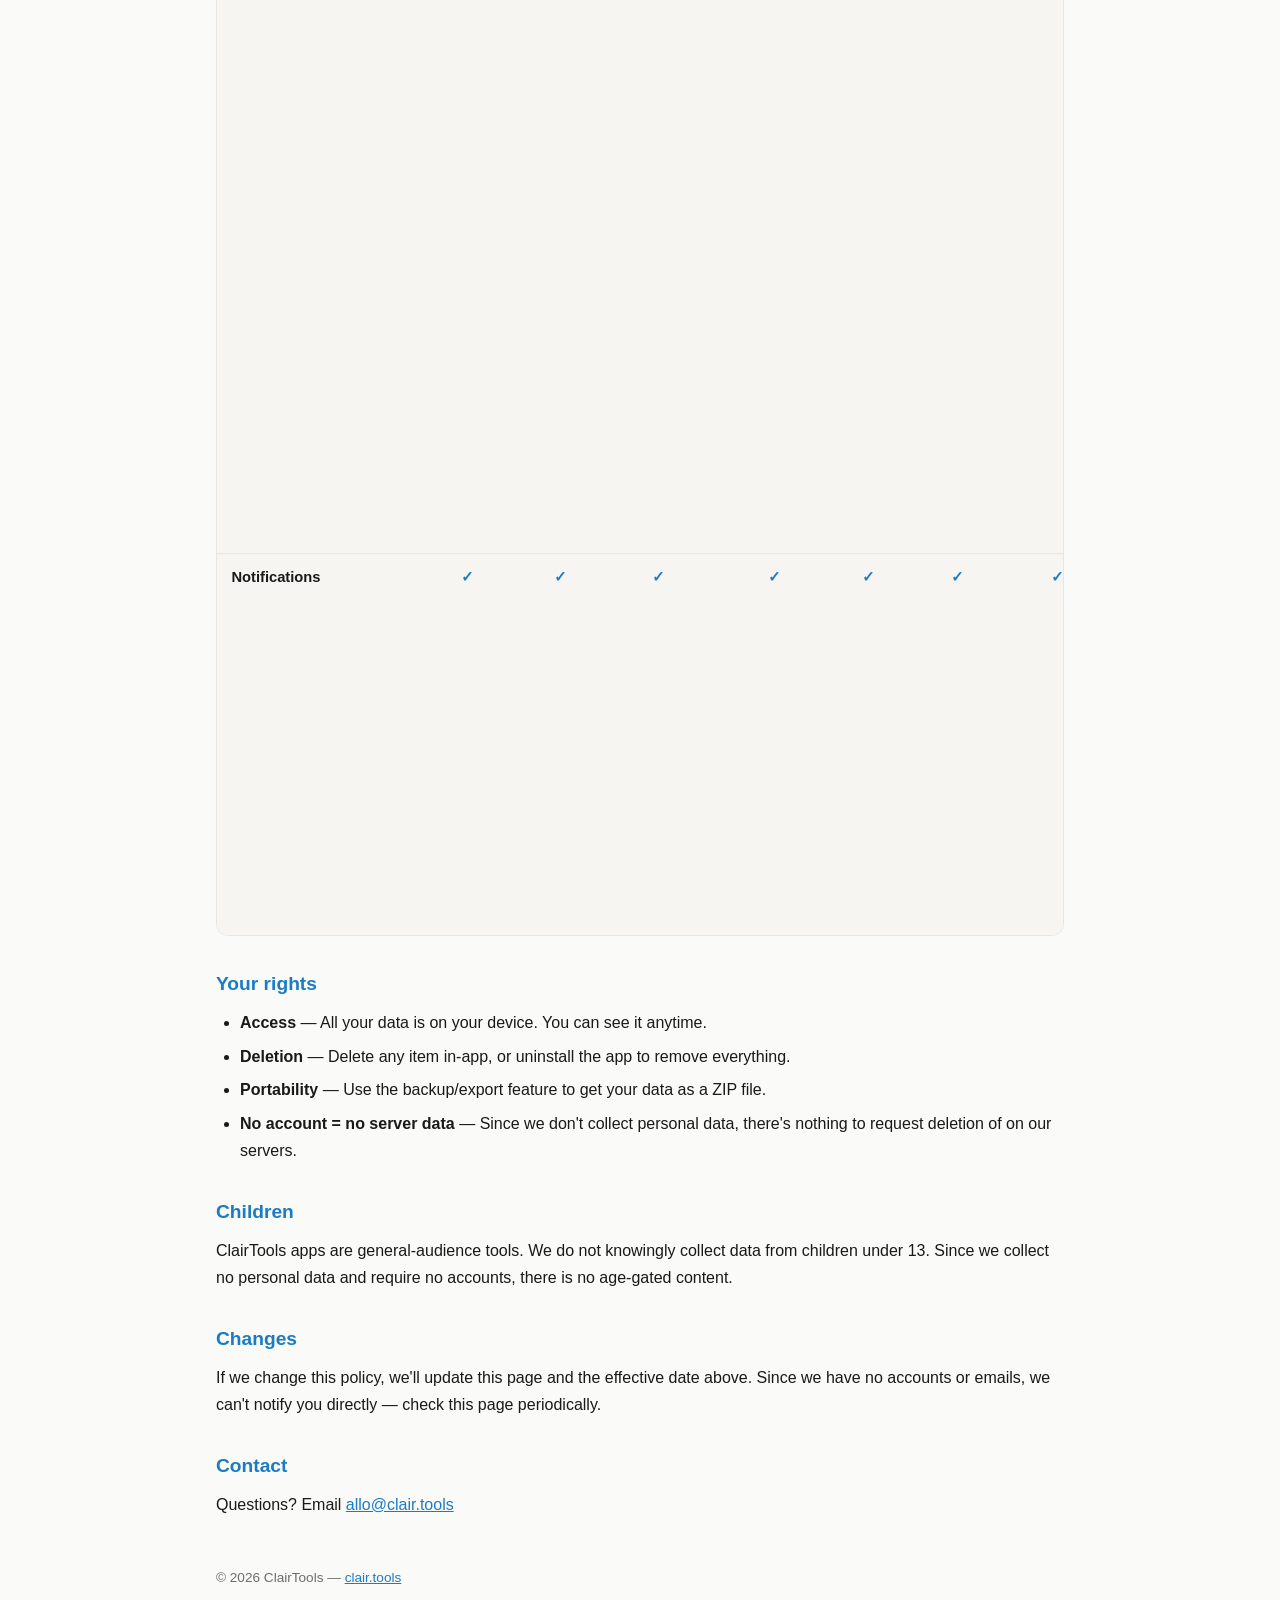
==== commit f4bfc049: "tuner, keyboard and gasosave release" ====
--- a/privacy/index.html
+++ b/privacy/index.html
@@ -88,7 +88,7 @@
     <h1>Privacy Policy</h1>
     <p class="date">Effective: May 21, 2026</p>
 
-    <p>ClairTools builds privacy-first Android apps. This policy covers all ClairTools apps: <strong>Prompter</strong>, <strong>Vault</strong>, <strong>MoveProof</strong>, <strong>GasoSave</strong>, and <strong>Caelo</strong>.</p>
+    <p>ClairTools builds privacy-first Android apps. This policy covers all ClairTools apps: <strong>Prompter</strong>, <strong>Vault</strong>, <strong>MoveProof</strong>, <strong>GasoSave</strong>, <strong>Caelo</strong>, <strong>CapTune</strong>, and <strong>PrivaKey</strong>.</p>
 
     <h2>What we don't do</h2>
     <ul>
@@ -101,7 +101,7 @@
 
     <h2>What we collect</h2>
 
-    <h3>Prompter, MoveProof, GasoSave &amp; Caelo (Firebase Analytics)</h3>
+    <h3>Prompter, MoveProof, GasoSave, Caelo, CapTune &amp; PrivaKey (Firebase Analytics)</h3>
     <ul>
         <li><strong>Crash reports</strong> — via Firebase Crashlytics, to fix bugs. Contains device model, OS version, and stack trace. No personal data.</li>
         <li><strong>Basic usage analytics</strong> — via Firebase Analytics with all ad-related consent <strong>denied</strong> (<code>adStorage=DENIED</code>, <code>adPersonalization=DENIED</code>, <code>adUserData=DENIED</code>). We see aggregate counts (e.g., "50 users opened settings"), never individual behavior.</li>
@@ -138,6 +138,8 @@
                     <th class="app">MoveProof</th>
                     <th class="app">GasoSave</th>
                     <th class="app">Caelo</th>
+                    <th class="app">CapTune</th>
+                    <th class="app">PrivaKey</th>
                     <th>Why we ask</th>
                 </tr>
             </thead>
@@ -149,7 +151,9 @@
                     <td class="app yes">✓</td>
                     <td class="app yes">✓</td>
                     <td class="app">—</td>
-                    <td class="why">Prompter: recording with the teleprompter. Vault: importing photos directly into the encrypted vault. MoveProof: inspection photos. GasoSave: scanning fuel receipts.</td>
+                    <td class="app yes">✓</td>
+                    <td class="app">—</td>
+                    <td class="why">Prompter: recording with the teleprompter. Vault: importing photos directly into the encrypted vault. MoveProof: inspection photos. GasoSave: scanning fuel receipts. CapTune: in-app video recording while you tune.</td>
                 </tr>
                 <tr>
                     <td class="perm">Microphone</td>
@@ -158,7 +162,9 @@
                     <td class="app yes">✓</td>
                     <td class="app">—</td>
                     <td class="app">—</td>
-                    <td class="why">Audio track for video recording (Prompter, MoveProof) and voice notes (Vault, MoveProof). GasoSave and Caelo do not record audio.</td>
+                    <td class="app yes">✓</td>
+                    <td class="app">—</td>
+                    <td class="why">Audio track for video recording (Prompter, MoveProof) and voice notes (Vault, MoveProof). CapTune: the microphone is both the live pitch source and the recording's audio track. GasoSave and Caelo do not record audio.</td>
                 </tr>
                 <tr>
                     <td class="perm">Location</td>
@@ -167,6 +173,8 @@
                     <td class="app yes">✓</td>
                     <td class="app yes">✓</td>
                     <td class="app yes">✓</td>
+                    <td class="app">—</td>
+                    <td class="app">—</td>
                     <td class="why">MoveProof: optional GPS coordinates burned into inspection photos as proof of place. GasoSave: GPS distance for trips and station-aware fuel prices. Caelo: a one-shot GPS fix for your local forecast — used once, never stored, never sent to us.</td>
                 </tr>
                 <tr>
@@ -176,6 +184,8 @@
                     <td class="app">—</td>
                     <td class="app yes">✓</td>
                     <td class="app">—</td>
+                    <td class="app">—</td>
+                    <td class="app">—</td>
                     <td class="why">Prompter: remote control for teleprompter scrolling. GasoSave: detecting a paired car connection to auto-start a trip.</td>
                 </tr>
                 <tr>
@@ -185,6 +195,8 @@
                     <td class="app">—</td>
                     <td class="app">—</td>
                     <td class="app">—</td>
+                    <td class="app">—</td>
+                    <td class="app">—</td>
                     <td class="why">Vault: optional fingerprint or face unlock instead of typing the PIN.</td>
                 </tr>
                 <tr>
@@ -194,6 +206,8 @@
                     <td class="app">—</td>
                     <td class="app">—</td>
                     <td class="app">—</td>
+                    <td class="app">—</td>
+                    <td class="app">—</td>
                     <td class="why">Prompter: the floating teleprompter overlay that stays visible on top of other apps.</td>
                 </tr>
                 <tr>
@@ -203,7 +217,9 @@
                     <td class="app">—</td>
                     <td class="app yes">✓</td>
                     <td class="app">—</td>
-                    <td class="why">Prompter: keeps the recorder and floating overlay running while you switch apps. GasoSave: keeps the trip recorder running in the background until you stop.</td>
+                    <td class="app">—</td>
+                    <td class="app">—</td>
+                    <td class="why">Prompter: keeps the recorder and floating overlay running while you switch apps. GasoSave: keeps the trip recorder running in the background until you stop. CapTune records only while open, so it needs no foreground service.</td>
                 </tr>
                 <tr>
                     <td class="perm">Internet</td>
@@ -212,10 +228,14 @@
                     <td class="app yes">✓</td>
                     <td class="app yes">✓</td>
                     <td class="app yes">✓</td>
-                    <td class="why">Required for in-app purchases via Google Play / RevenueCat, and for optional AI generation (Prompter, MoveProof), fuel-price lookup (GasoSave), and weather forecasts and radar (Caelo). Never used to upload your data.</td>
+                    <td class="app yes">✓</td>
+                    <td class="app yes">✓</td>
+                    <td class="why">Required for in-app purchases via Google Play / RevenueCat, and for optional AI generation (Prompter, MoveProof), fuel-price lookup (GasoSave), and weather forecasts and radar (Caelo). CapTune uses it only for in-app purchases. PrivaKey declares it only in the settings app, for purchases — the keyboard itself has no internet permission, so your typing never leaves the device. Never used to upload your data.</td>
                 </tr>
                 <tr>
                     <td class="perm">Notifications</td>
+                    <td class="app yes">✓</td>
+                    <td class="app yes">✓</td>
                     <td class="app yes">✓</td>
                     <td class="app yes">✓</td>
                     <td class="app yes">✓</td>
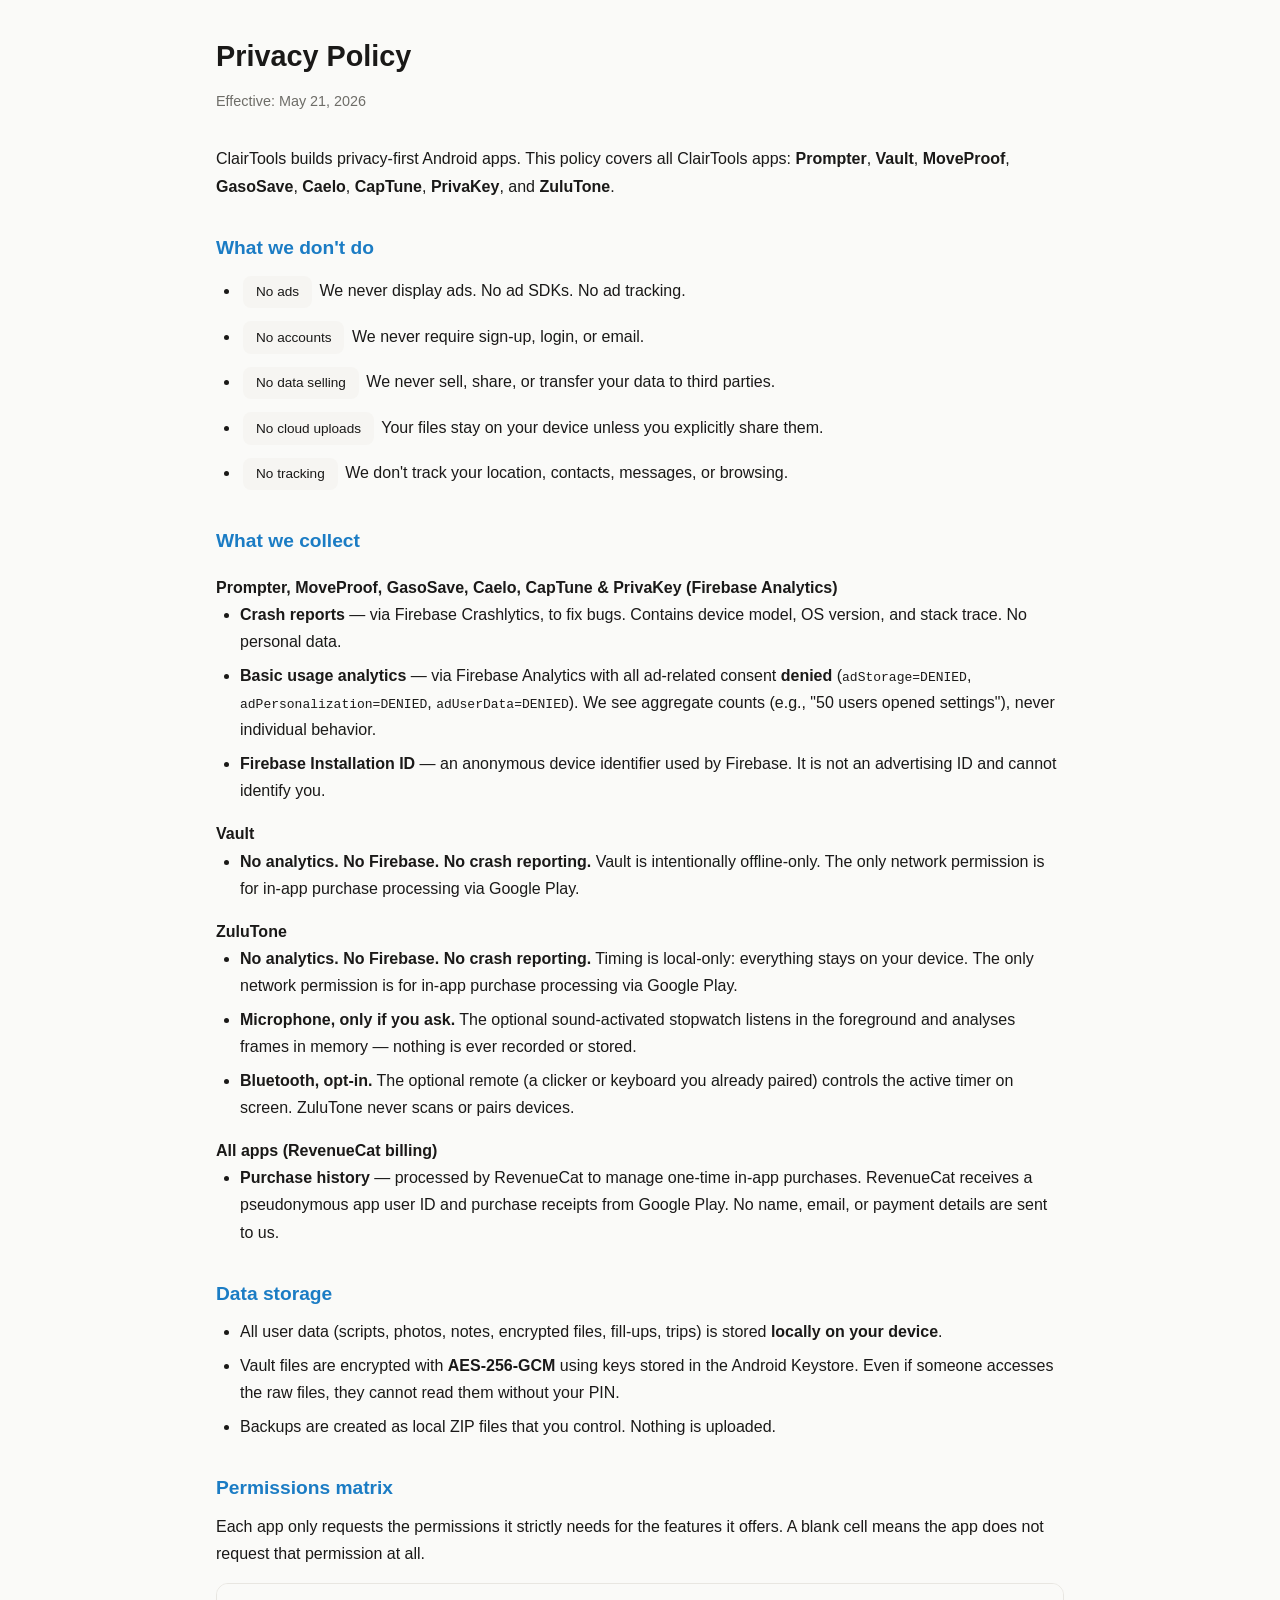
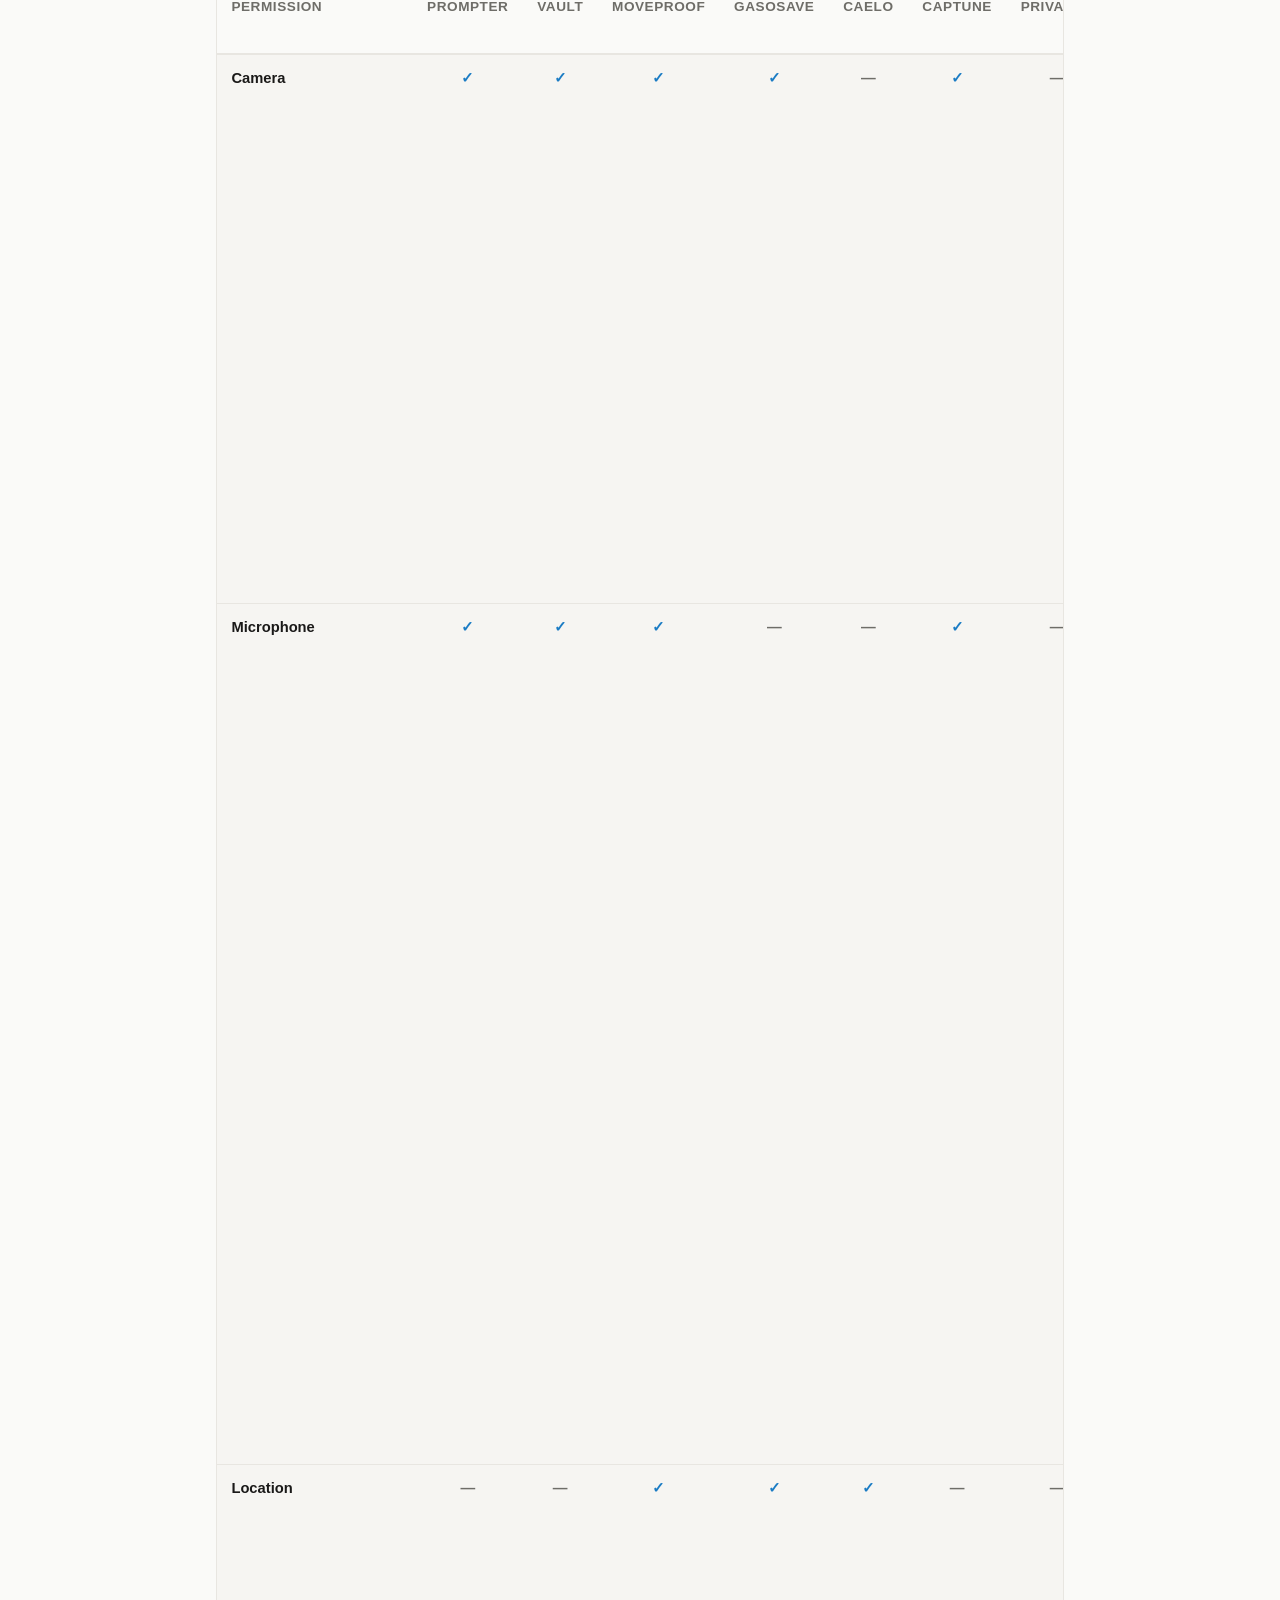
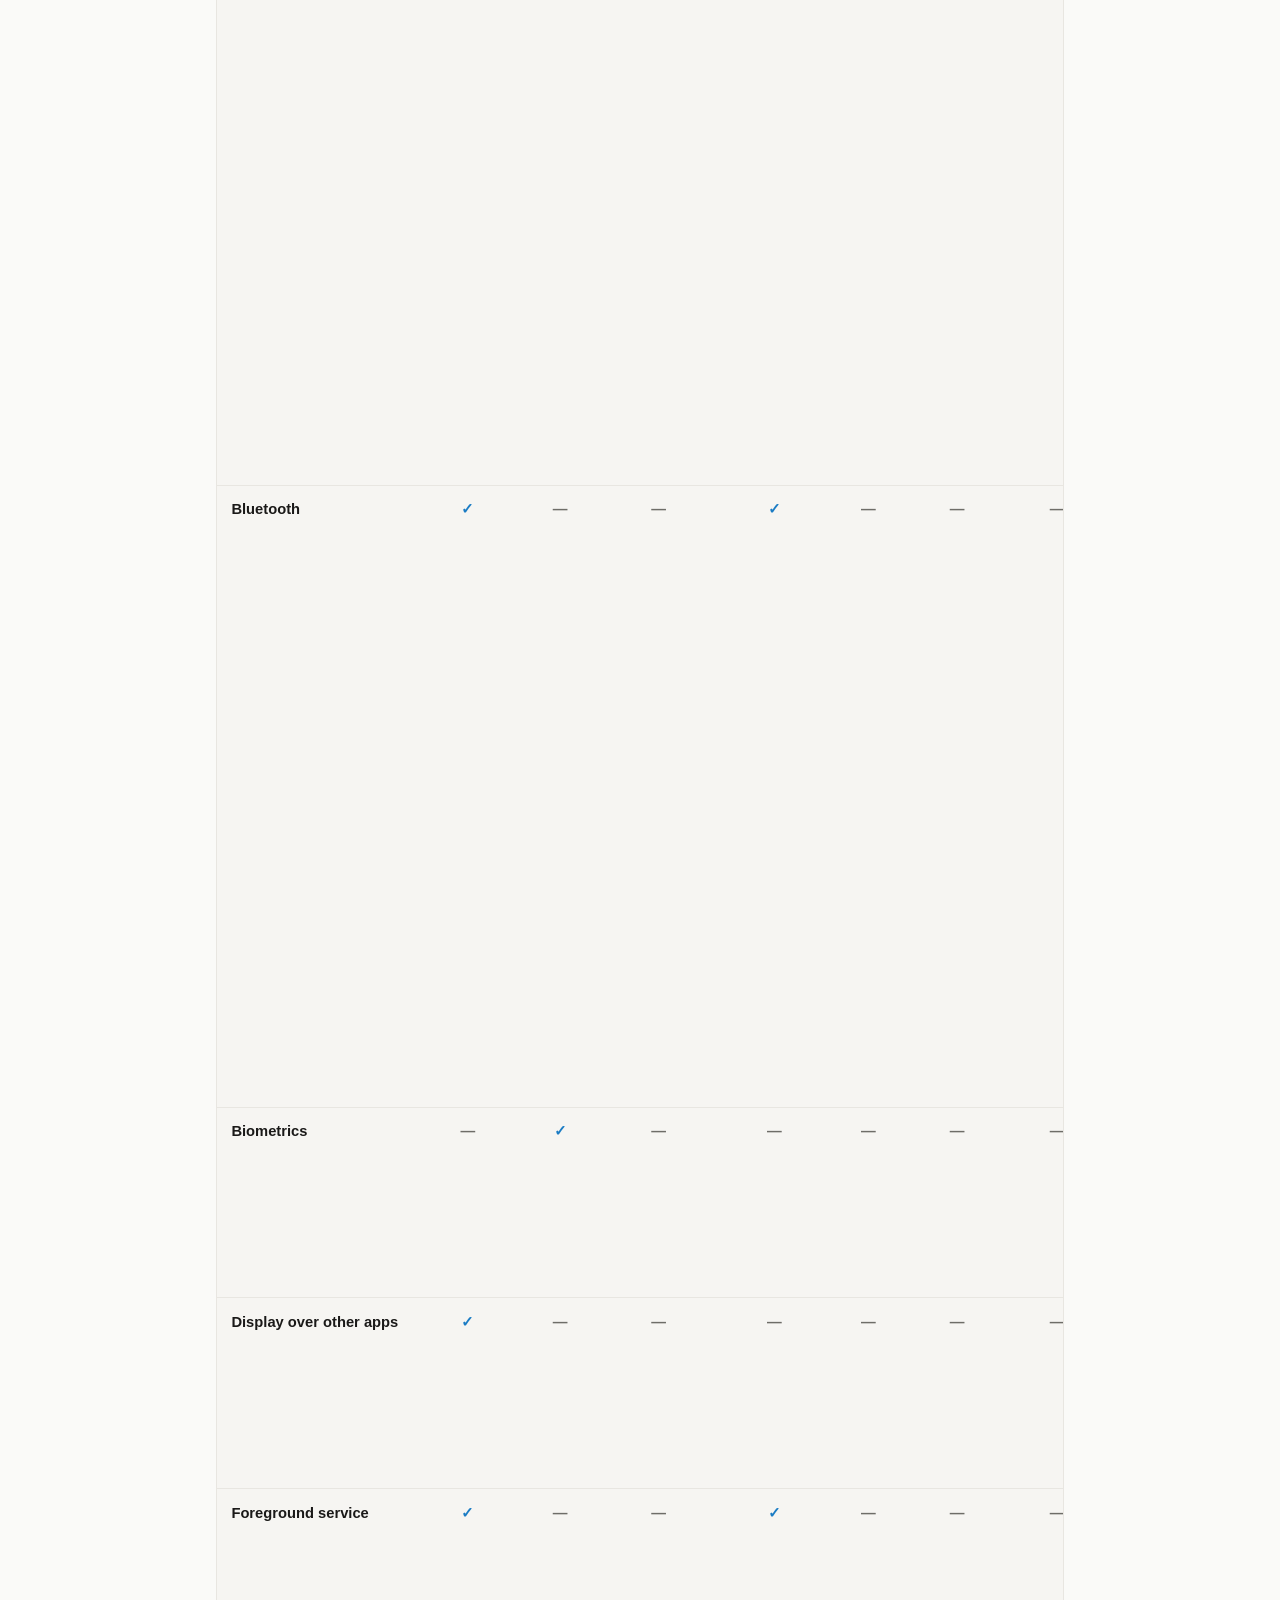
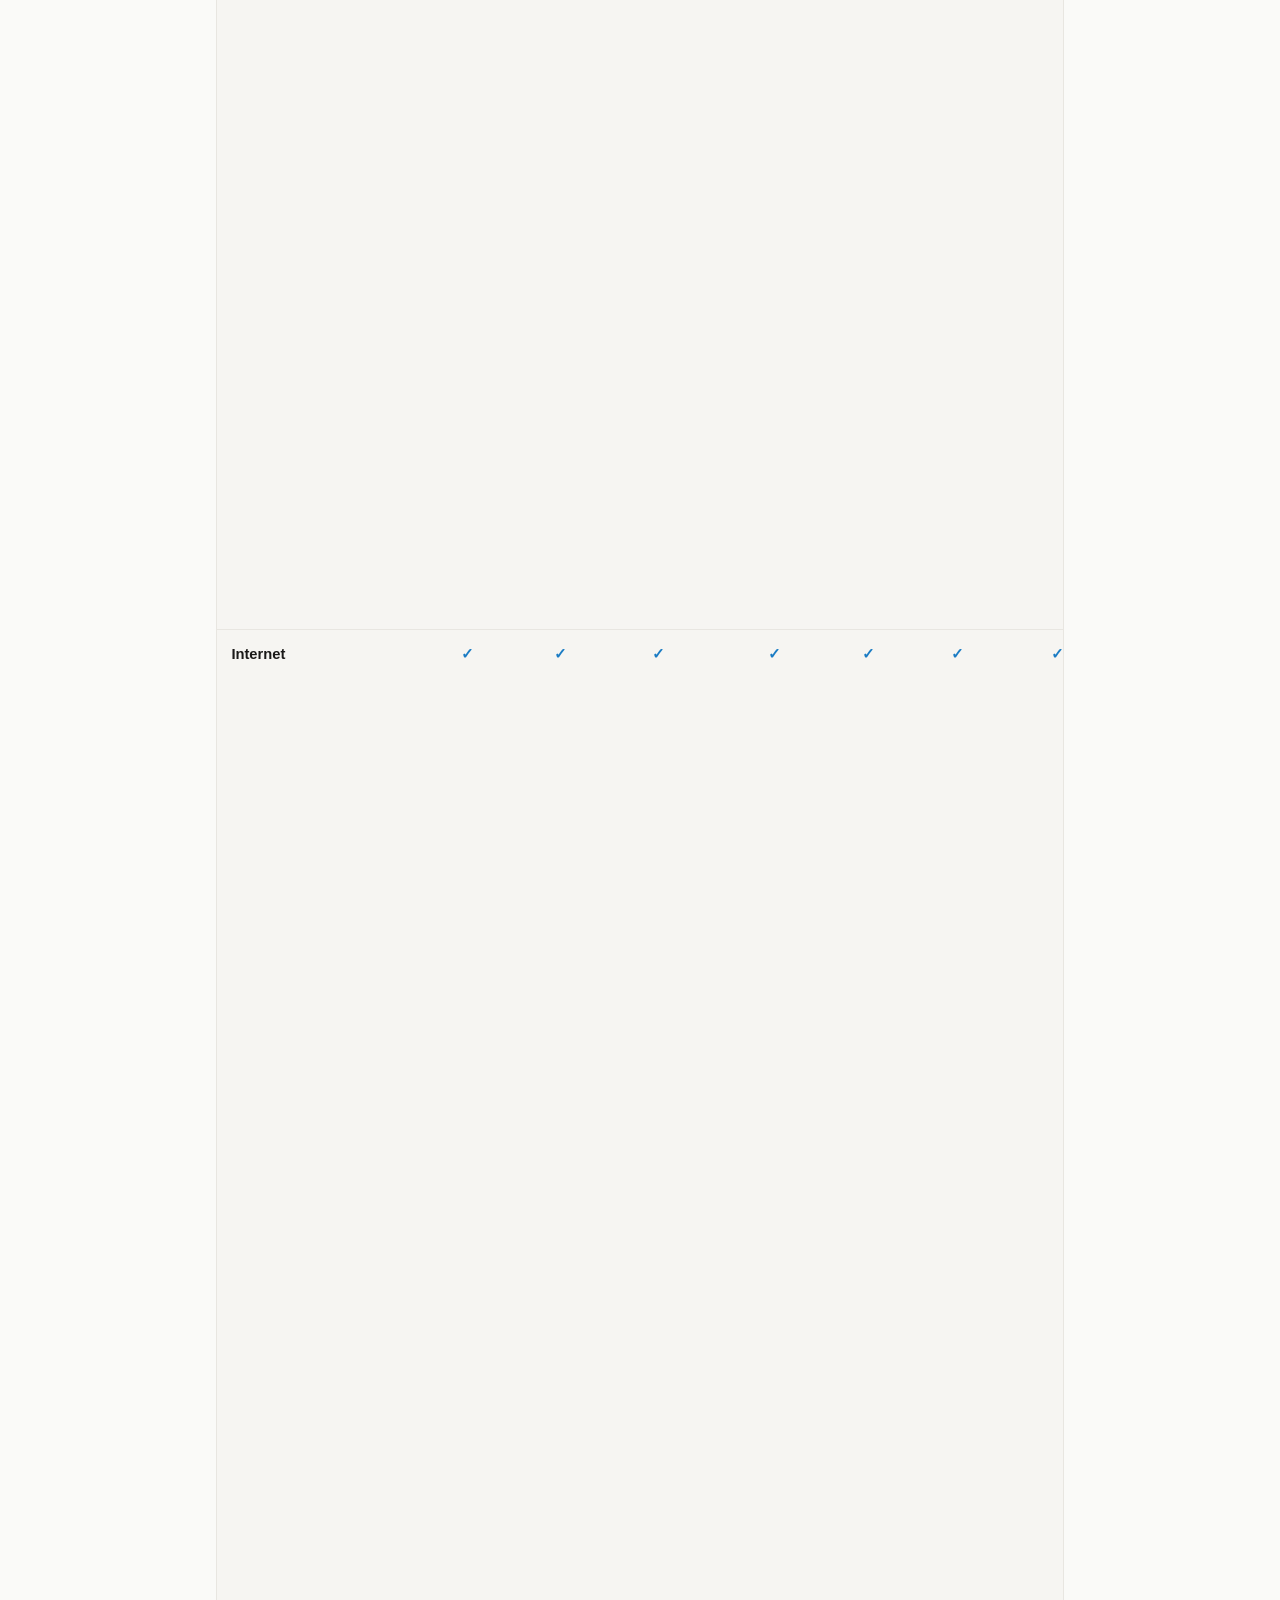
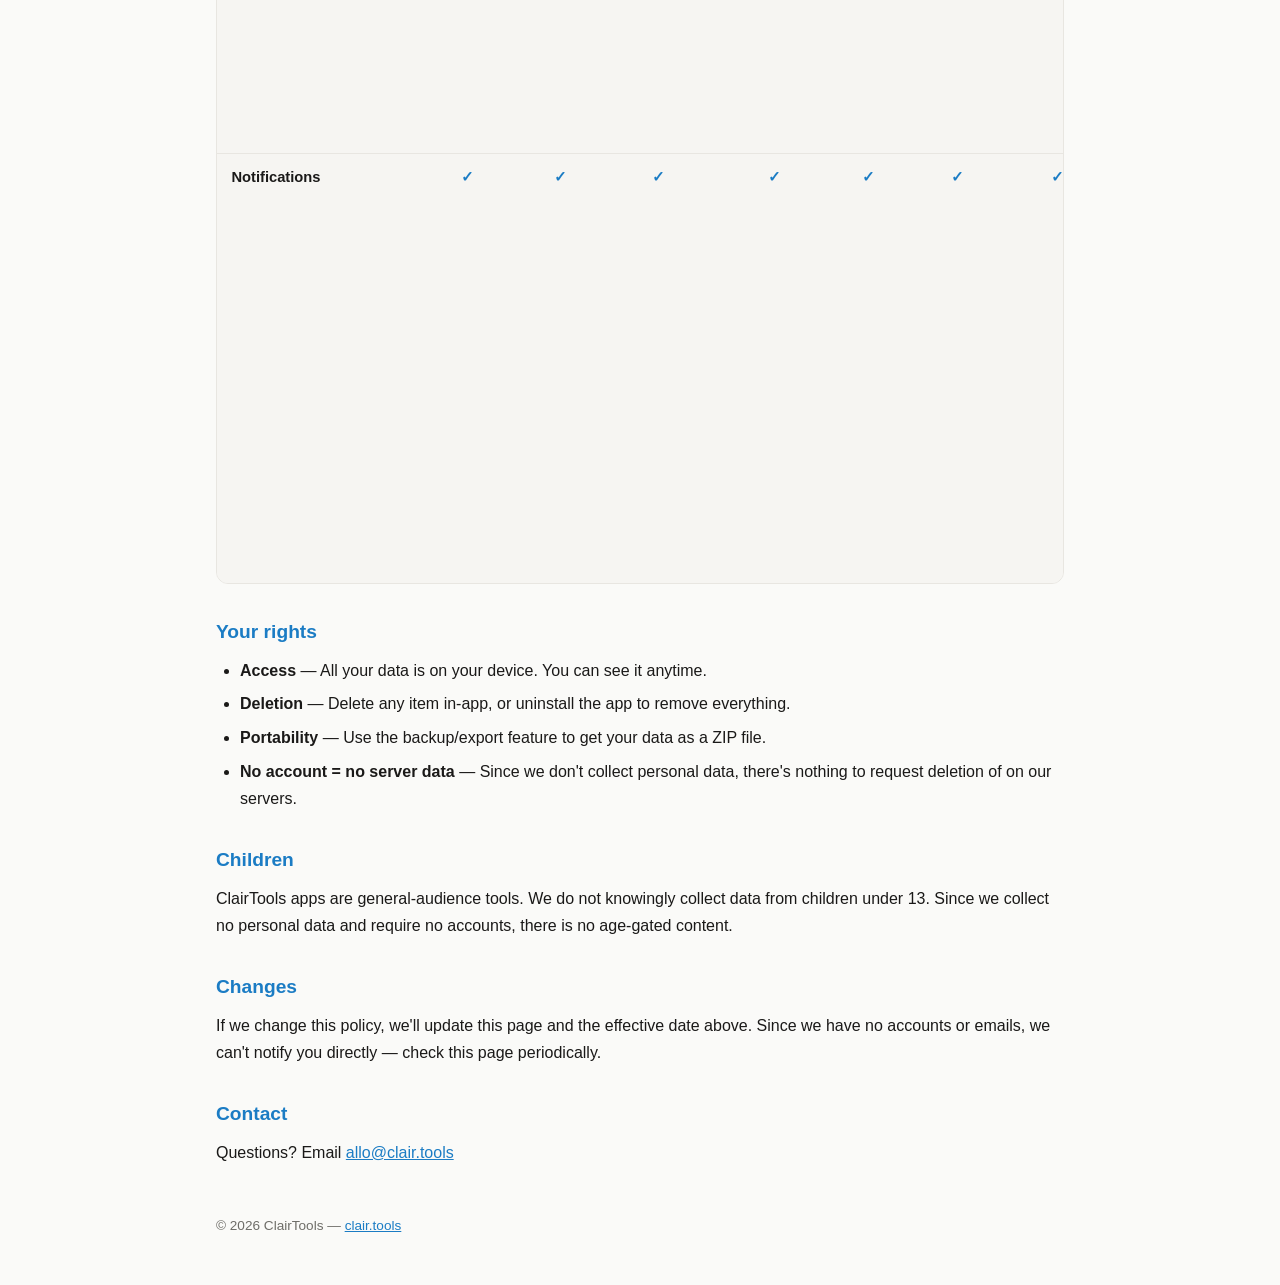
==== commit 5068c851: "Add upcoming ZuluTone app to the catalogue - ZuluTone chapter (data-app=zulutone): audio-first offli" ====
--- a/privacy/index.html
+++ b/privacy/index.html
@@ -88,7 +88,7 @@
     <h1>Privacy Policy</h1>
     <p class="date">Effective: May 21, 2026</p>
 
-    <p>ClairTools builds privacy-first Android apps. This policy covers all ClairTools apps: <strong>Prompter</strong>, <strong>Vault</strong>, <strong>MoveProof</strong>, <strong>GasoSave</strong>, <strong>Caelo</strong>, <strong>CapTune</strong>, and <strong>PrivaKey</strong>.</p>
+    <p>ClairTools builds privacy-first Android apps. This policy covers all ClairTools apps: <strong>Prompter</strong>, <strong>Vault</strong>, <strong>MoveProof</strong>, <strong>GasoSave</strong>, <strong>Caelo</strong>, <strong>CapTune</strong>, <strong>PrivaKey</strong>, and <strong>ZuluTone</strong>.</p>
 
     <h2>What we don't do</h2>
     <ul>
@@ -111,6 +111,13 @@
     <h3>Vault</h3>
     <ul>
         <li><strong>No analytics. No Firebase. No crash reporting.</strong> Vault is intentionally offline-only. The only network permission is for in-app purchase processing via Google Play.</li>
+    </ul>
+
+    <h3>ZuluTone</h3>
+    <ul>
+        <li><strong>No analytics. No Firebase. No crash reporting.</strong> Timing is local-only: everything stays on your device. The only network permission is for in-app purchase processing via Google Play.</li>
+        <li><strong>Microphone, only if you ask.</strong> The optional sound-activated stopwatch listens in the foreground and analyses frames in memory &mdash; nothing is ever recorded or stored.</li>
+        <li><strong>Bluetooth, opt-in.</strong> The optional remote (a clicker or keyboard you already paired) controls the active timer on screen. ZuluTone never scans or pairs devices.</li>
     </ul>
 
     <h3>All apps (RevenueCat billing)</h3>
@@ -140,6 +147,7 @@
                     <th class="app">Caelo</th>
                     <th class="app">CapTune</th>
                     <th class="app">PrivaKey</th>
+                    <th class="app">ZuluTone</th>
                     <th>Why we ask</th>
                 </tr>
             </thead>
@@ -153,6 +161,7 @@
                     <td class="app">—</td>
                     <td class="app yes">✓</td>
                     <td class="app">—</td>
+                    <td class="app">—</td>
                     <td class="why">Prompter: recording with the teleprompter. Vault: importing photos directly into the encrypted vault. MoveProof: inspection photos. GasoSave: scanning fuel receipts. CapTune: in-app video recording while you tune.</td>
                 </tr>
                 <tr>
@@ -164,7 +173,8 @@
                     <td class="app">—</td>
                     <td class="app yes">✓</td>
                     <td class="app">—</td>
-                    <td class="why">Audio track for video recording (Prompter, MoveProof) and voice notes (Vault, MoveProof). CapTune: the microphone is both the live pitch source and the recording's audio track. GasoSave and Caelo do not record audio.</td>
+                    <td class="app yes">✓</td>
+                    <td class="why">Audio track for video recording (Prompter, MoveProof) and voice notes (Vault, MoveProof). CapTune: the microphone is both the live pitch source and the recording's audio track. GasoSave and Caelo do not record audio. ZuluTone: the optional sound-activated stopwatch listens in the foreground only &mdash; frames are analysed in memory and nothing is recorded or stored.</td>
                 </tr>
                 <tr>
                     <td class="perm">Location</td>
@@ -175,6 +185,7 @@
                     <td class="app yes">✓</td>
                     <td class="app">—</td>
                     <td class="app">—</td>
+                    <td class="app">—</td>
                     <td class="why">MoveProof: optional GPS coordinates burned into inspection photos as proof of place. GasoSave: GPS distance for trips and station-aware fuel prices. Caelo: a one-shot GPS fix for your local forecast — used once, never stored, never sent to us.</td>
                 </tr>
                 <tr>
@@ -186,7 +197,8 @@
                     <td class="app">—</td>
                     <td class="app">—</td>
                     <td class="app">—</td>
-                    <td class="why">Prompter: remote control for teleprompter scrolling. GasoSave: detecting a paired car connection to auto-start a trip.</td>
+                    <td class="app yes">✓</td>
+                    <td class="why">Prompter: remote control for teleprompter scrolling. GasoSave: detecting a paired car connection to auto-start a trip. ZuluTone: an optional Bluetooth remote (a clicker or keyboard you already paired) controls the active timer on screen &mdash; opt-in, never scans or pairs.</td>
                 </tr>
                 <tr>
                     <td class="perm">Biometrics</td>
@@ -197,6 +209,7 @@
                     <td class="app">—</td>
                     <td class="app">—</td>
                     <td class="app">—</td>
+                    <td class="app">—</td>
                     <td class="why">Vault: optional fingerprint or face unlock instead of typing the PIN.</td>
                 </tr>
                 <tr>
@@ -208,6 +221,7 @@
                     <td class="app">—</td>
                     <td class="app">—</td>
                     <td class="app">—</td>
+                    <td class="app">—</td>
                     <td class="why">Prompter: the floating teleprompter overlay that stays visible on top of other apps.</td>
                 </tr>
                 <tr>
@@ -219,7 +233,8 @@
                     <td class="app">—</td>
                     <td class="app">—</td>
                     <td class="app">—</td>
-                    <td class="why">Prompter: keeps the recorder and floating overlay running while you switch apps. GasoSave: keeps the trip recorder running in the background until you stop. CapTune records only while open, so it needs no foreground service.</td>
+                    <td class="app yes">✓</td>
+                    <td class="why">Prompter: keeps the recorder and floating overlay running while you switch apps. GasoSave: keeps the trip recorder running in the background until you stop. CapTune records only while open, so it needs no foreground service. ZuluTone: keeps the running timer and its ongoing notification active.</td>
                 </tr>
                 <tr>
                     <td class="perm">Internet</td>
@@ -230,7 +245,8 @@
                     <td class="app yes">✓</td>
                     <td class="app yes">✓</td>
                     <td class="app yes">✓</td>
-                    <td class="why">Required for in-app purchases via Google Play / RevenueCat, and for optional AI generation (Prompter, MoveProof), fuel-price lookup (GasoSave), and weather forecasts and radar (Caelo). CapTune uses it only for in-app purchases. PrivaKey declares it only in the settings app, for purchases — the keyboard itself has no internet permission, so your typing never leaves the device. Never used to upload your data.</td>
+                    <td class="app yes">✓</td>
+                    <td class="why">Required for in-app purchases via Google Play / RevenueCat, and for optional AI generation (Prompter, MoveProof), fuel-price lookup (GasoSave), and weather forecasts and radar (Caelo). CapTune uses it only for in-app purchases. PrivaKey declares it only in the settings app, for purchases — the keyboard itself has no internet permission, so your typing never leaves the device. ZuluTone uses it only for in-app purchases; timing is local-only. Never used to upload your data.</td>
                 </tr>
                 <tr>
                     <td class="perm">Notifications</td>
@@ -241,7 +257,8 @@
                     <td class="app yes">✓</td>
                     <td class="app yes">✓</td>
                     <td class="app yes">✓</td>
-                    <td class="why">Android 13+ runtime opt-in. Used only for the notifications the running service must show (recording, overlay, trip in progress, weather alerts) and never for promotions.</td>
+                    <td class="app yes">✓</td>
+                    <td class="why">Android 13+ runtime opt-in. Used only for the notifications the running service must show (recording, overlay, trip in progress, weather alerts, running timer) and never for promotions.</td>
                 </tr>
             </tbody>
         </table>
